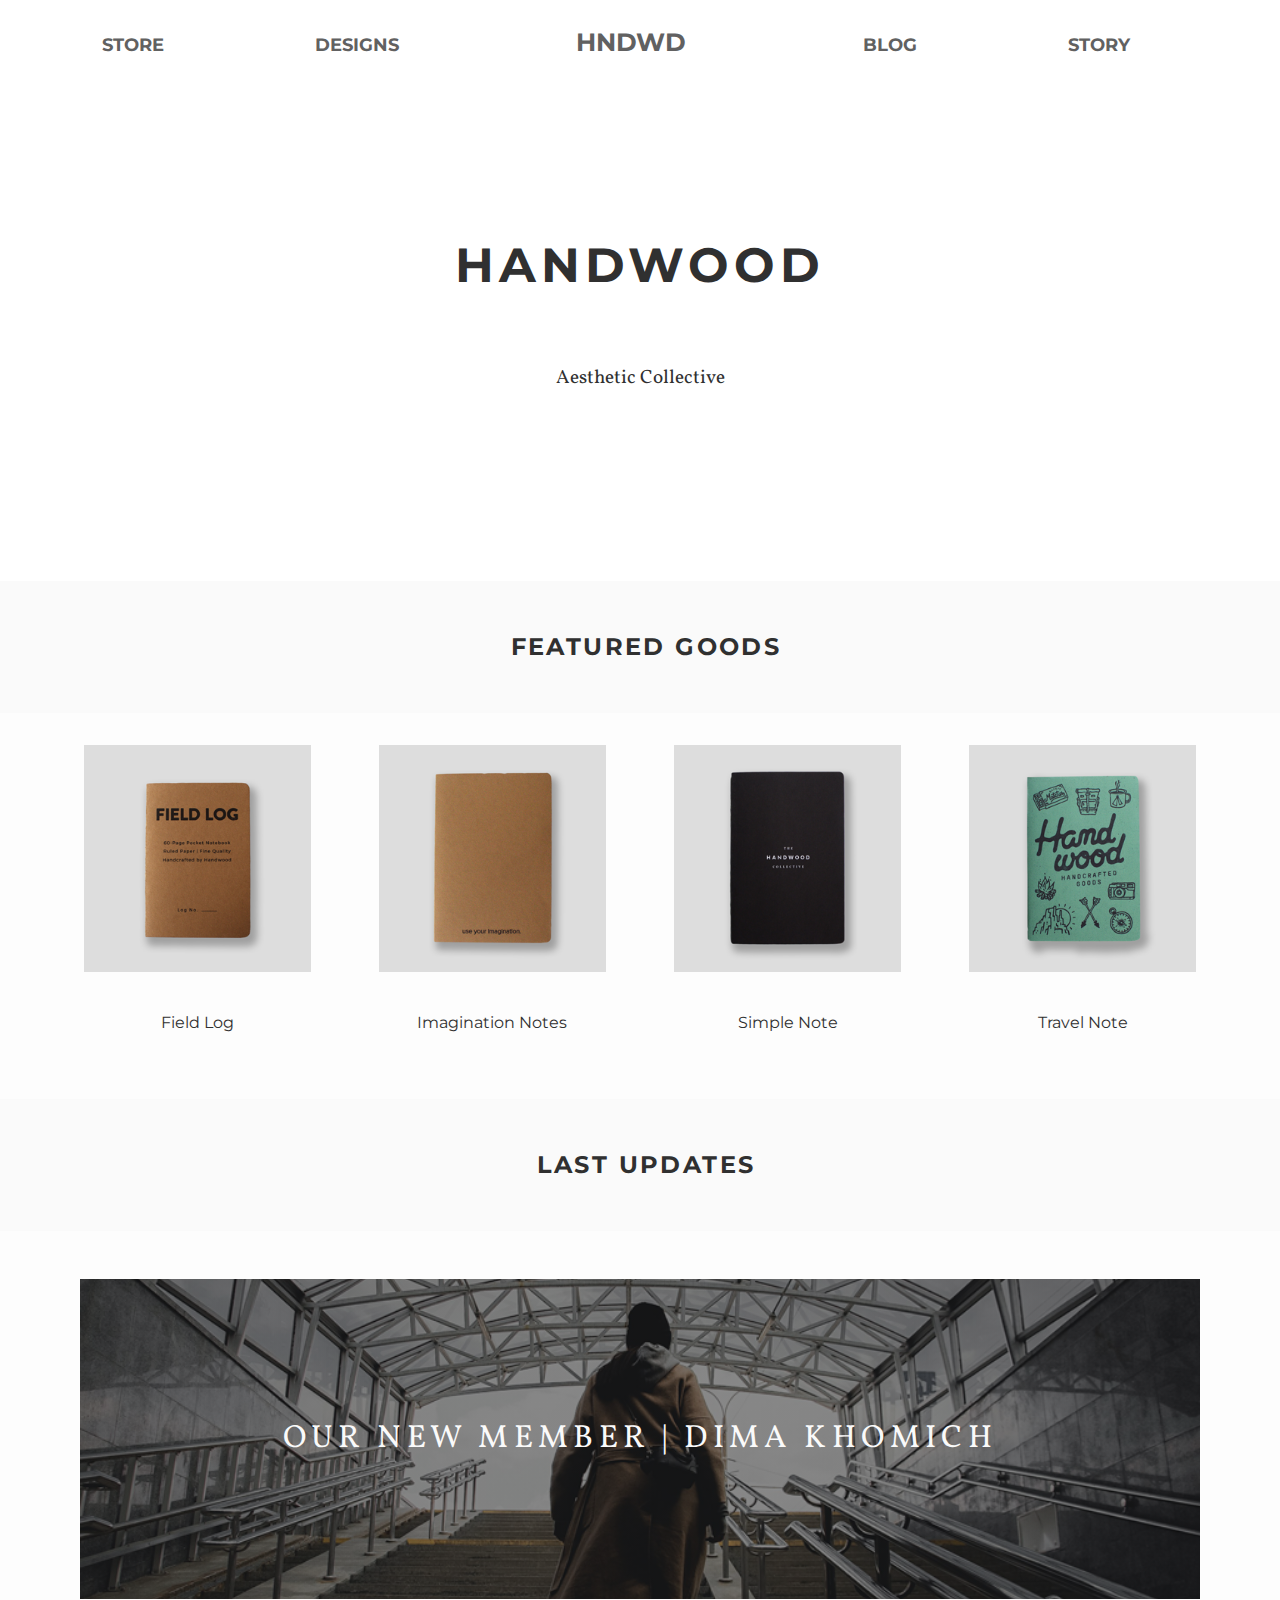
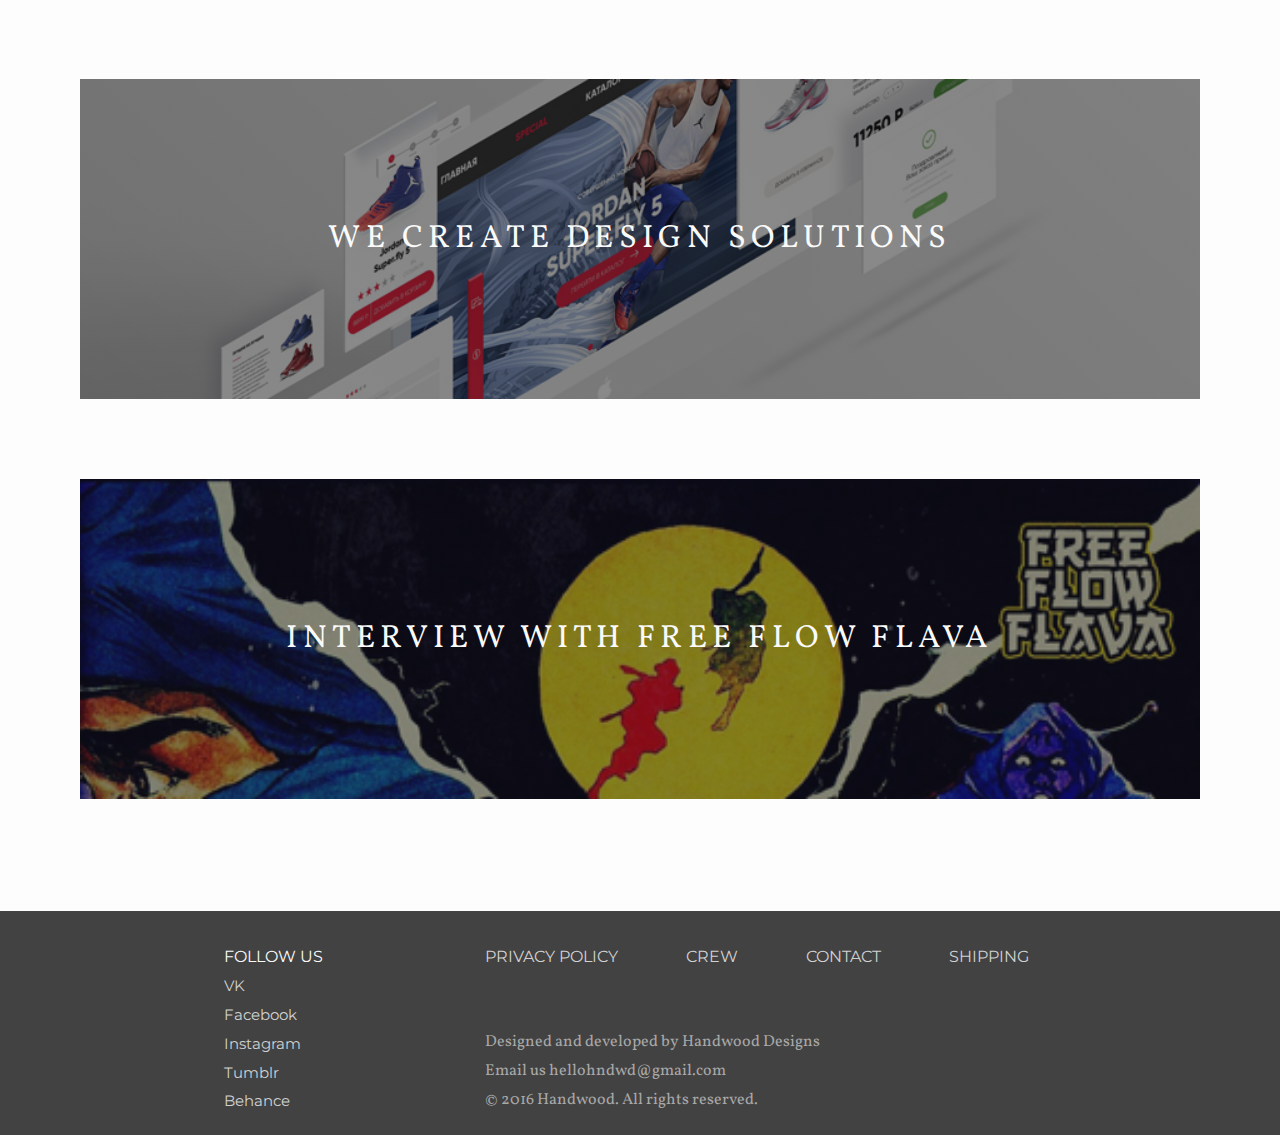
==== index.html @ 1df22cd7 "content updates, pretty big amount of style fixes" ====
<!DOCTYPE html>
<html lang="en">
<head>
    <meta charset="UTF-8">
    <meta name="viewport" content="width=device-width, initial-scale=1.0">
    <link rel="stylesheet" href="http://netdna.bootstrapcdn.com/font-awesome/4.0.3/css/font-awesome.css">
    <link href='https://fonts.googleapis.com/css?family=Montserrat:400,700' rel='stylesheet' type='text/css'>
    <link href="https://fonts.googleapis.com/css?family=Vollkorn:400,700" rel="stylesheet" type='text/css'>
    <link rel="stylesheet" type="text/css" href="css/default.css">
    <link rel="stylesheet" type="text/css" href="css/style.css">
    <title>HNDWD</title>
</head>
<body>
    <header>
       <ul class="hmenu">
           <li><a href="#">STORE</a></li>
            <li><a href="#">DESIGNS</a></li>
            <li id="logo"><a href="#">HNDWD</a></li>
            <li><a href="#">BLOG</a></li>
            <li><a href="#">STORY</a></li>
        </ul>
        <h1>HANDWOOD</h1>
            <br>
        <h3>Aesthetic Collective</h3>
    </header>
    <main>
        <div class="hdr">
            <h2>FEATURED GOODS</h2>
        </div>
        <div class="featgood">
            <figure>
                <a href="#"><img src="img/featgood/field.png"></a>
                <figcaption>Field Log</figcaption>
            </figure>
            <figure>
                <a href="#"><img src="img/featgood/imagination.png"></a>
                <figcaption>Imagination Notes</figcaption>
            </figure>
            <figure>
                <a href="#"><img src="img/featgood/simple.png"></a>
                <figcaption>Simple Note</figcaption>
            </figure>
            <figure>
                <a href="#"><img src="img/featgood/travel.png"></a>
                <figcaption>Travel Note</figcaption>
            </figure>
        </div>
        <div class="hdr">
            <h2>LAST UPDATES</h2>
        </div>
        <div class="lastupd">
            <a href="#"><div class="newsblock" id="newskhomich">OUR NEW MEMBER | DIMA KHOMICH</div></a>
            <a href="#"><div class="newsblock" id="newscreate">WE CREATE DESIGN SOLUTIONS</div></a>
            <a href="#"><div class="newsblock" id="newsflava">INTERVIEW WITH FREE FLOW FLAVA</div></a>
        </div>
    </main>
    <footer>
        <div class="follow">
            <h4>
                FOLLOW US
            </h4>
            <ul>
                <li><a href="#">VK</a></li>
                <li><a href="#">Facebook</a></li>
                <li><a href="#">Instagram</a></li>
                <li><a href="#">Tumblr</a></li>
                <li><a href="#">Behance</a></li>
            </ul>
        </div>
        <div class="fmenu">
            <ul>
                <li><a href="#">PRIVACY POLICY</a></li>
                <li><a href="#">CREW</a></li>
                <li><a href="#">CONTACT</a></li>
                <li><a href="#">SHIPPING</a></li>
            </ul>
            <p class="ftext">
                Designed and developed by Handwood Designs
                    <br>
                Email us hellohndwd@gmail.com
                    <br>
                © 2016 Handwood. All rights reserved.
            </p>
        </div>
    </footer>
</body>
</html>
---- css/default.css ----
html, body, div, span, applet, object, iframe,
h1, h2, h3, h4, h5, h6, p, blockquote, pre,
a, abbr, acronym, address, big, cite, code,
del, dfn, em, img, ins, kbd, q, s, samp,
small, strike, strong, sub, sup, tt, var,
b, u, i, center,
dl, dt, dd, ol, ul, li,
fieldset, form, label, legend,
table, caption, tbody, tfoot, thead, tr, th, td,
article, aside, canvas, details, embed, 
figure, figcaption, footer, header, hgroup, 
menu, nav, output, ruby, section, summary,
time, mark, audio, video {
	margin: 0;
	padding: 0;
	border: 0;
	font-size: 100%;
	font: inherit;
	vertical-align: baseline;
}
/* HTML5 display-role reset for older browsers */
article, aside, details, figcaption, figure, 
footer, header, hgroup, menu, nav, section {
	display: block;
}
body {
	line-height: 1;
}
ol, ul {
	list-style: none;
}
blockquote, q {
	quotes: none;
}
blockquote:before, blockquote:after,
q:before, q:after {
	content: '';
	content: none;
}
table {
	border-collapse: collapse;
	border-spacing: 0;
}
---- css/style.css ----
body {
    font: 16px / 1.5 Montserrat, sans-serif; 
    color: #303030;
}

/*responsiveness test*/

@media (max-width: 1250px) and (orientation: landscape) {
    body { 
        font-size: 12px;}
    .featgood img {
        display: inline-block;
        width: 13em;
        margin: 1.5em; }
}

@media (min-width: 1920px) and (orientation: landscape) {
    body { 
        font-size: 22px;}
    .featgood img {
        display: inline-block;
        width: 16em;
        margin: 2em; }
}
/**/

/*header stuff*/

header {
	background-color: #FFFFFF;
	background-position: center top;
	background-repeat: no-repeat;
	background-size: cover;
	padding-bottom: 11.8em;
	text-align: center;
}

/* main menu ul */
ul.hmenu {
    text-decoration: none;
    text-align: top center;
    padding-top: 1.5em;
    margin-right: 3em;
}

/* main menu ul li*/
ul.hmenu li {
    display: inline;
    margin: 4em;
    font-size: 1.15em;
    font-weight: 700;
}

/*HNDWD logo in main menu*/
#logo {
    font-size: 1.55em;
}

/*HANDWOOD text*/
header h1 {
    text-align: center;
    margin-top: 3.5em;
    font-size: 3em;
    font-weight: 700;
    letter-spacing: .1em;
}

/*aesthetic collective text*/
header h3 {
    font: 1.2em / 1.5 Vollkorn, serif; 
    color: #303030;
    margin-top: 2em;
}

/*end of header stuff*/
/*main part of body stuff*/

/*header for the site sections*/
.hdr {
    background-color: #FAFAFA;
	background-position: center;
	padding: 3em;
	text-align: center;
}

.hdr h2 {
    font-size: 1.5em;
    font-weight: 700;
    margin-left: 0.5em;
    letter-spacing: .1em;
}

/*featured goods section*/

.featgood {
    background-color: #fdfdfd;
	background-position: center top;
	background-repeat: no-repeat;
	background-size: cover;
	padding-bottom: 4em;
    text-align: center;
}

.featgood img {
    display: inline-block;
    width: 14.2em;
    margin: 2em;
    -o-transition: box-shadow 0.5s ease-in-out; 
    -ms-transition: box-shadow 0.5s ease-in-out; 
    -moz-transition: box-shadow 0.5s ease-in-out; 
    -webkit-transition: box-shadow 0.5s ease-in-out; 
    transition: box-shadow 0.5s ease-in-out; 
}
/*  this way doesn't work and i don't understand why
    should try it later
    THIS
    http://tobiasahlin.com/blog/how-to-animate-box-shadow/

    -webkit-box-shadow: 0px 0px 0px 0px rgba(0,0,0,0.34);
    -moz-box-shadow: 0px 0px 0px 0px rgba(0,0,0,0.34);
    box-shadow: 0px 0px 0px 0px rgba(0,0,0,0.34);


.featgood img::after {
    -webkit-box-shadow: 2px 26px 60px -9px rgba(0,0,0,0.34);
    -moz-box-shadow: 2px 26px 60px -9px rgba(0,0,0,0.34);
    box-shadow: 2px 26px 60px -9px rgba(0,0,0,0.34);
    opacity: 0;
    transition: opacity 0.5s ease-in-out;
}

.featgood img:hover::after {
      opacity: 1;
}
*/

.featgood img:hover {
    -webkit-box-shadow: 0px 35px 43px -16px rgba(133,133,133,0.65);
    -moz-box-shadow: 0px 35px 43px -16px rgba(133,133,133,0.65);
    box-shadow: 0px 35px 43px -16px rgba(133,133,133,0.65);
}

.featgood figure {
    display: inline-block;
}

/*last updates section*/

.lastupd {
    font: 2em Vollkorn, serif;
    color: #FAFAFA;
    letter-spacing: 0.17em;
    background-color: #fdfdfd;
	padding-bottom: 2.5em;
    text-align: center;
}

/*block for content placement*/

.newsblock {
    display: inline-block;
    text-align: center;
    width: 35em;
    height: 10em;
    line-height: 10em;
    margin-top: 1.5em;
    margin-bottom: 1em;
    -o-transition: box-shadow 0.5s ease-in-out; 
    -ms-transition: box-shadow 0.5s ease-in-out; 
    -moz-transition: box-shadow 0.5s ease-in-out; 
    -webkit-transition: box-shadow 0.5s ease-in-out; 
    transition: box-shadow 0.5s ease-in-out; 
}

/*content block styles*/

#newskhomich {
    background: linear-gradient(
    rgba(20,20,20, .5), 
    rgba(20,20,20, .5)),
    url('../img/lastupd/khomich.png');
    background-position: center;
	background-repeat: no-repeat;
	background-size: cover;
}

#newscreate {
    background: linear-gradient(
    rgba(20,20,20, .5), 
    rgba(20,20,20, .5)),
    url('../img/lastupd/create.png');
    background-position: center;
	background-repeat: no-repeat;
	background-size: cover;
}

#newsflava {
    background: linear-gradient(
    rgba(20,20,20, .5), 
    rgba(20,20,20, .5)),
    url('../img/lastupd/flava.png');
    background-position: center top;
	background-repeat: no-repeat;
	background-size: cover;
}

.newsblock:hover {
    -webkit-box-shadow: 0px 41px 36px -13px rgba(107,107,107,0.7);
    -moz-box-shadow: 0px 41px 36px -13px rgba(107,107,107,0.7);
    box-shadow: 0px 41px 36px -13px rgba(107,107,107,0.7);
}

/*end of main part of body stuff*/

/*footer stuff*/
footer {
    background-color: #424242;
	background-position: center;
	padding: 2em 11.7em 12em 14em;
    color: #FAFAFA;
    line-height: 1.8;
}

/*follow footer menu*/
.follow {
    float: left;
    line-height: 1.8em;
}

.follow li {
    font-size: 0.95em;
}

/*right footer menu*/
.fmenu {
    float: right;
}

.fmenu ul li {
    display: inline;
    margin-right: 4em;
    margin-top: 4em;
    font-size: 1em;
}

.ftext {
    font: 1em / 1.5 Vollkorn, serif; 
    color: #A8A8A8;
    margin-top: 3.5em;
    line-height: 1.8em;
    
}

/*end of footer stuff*/
/*links*/

/*header links*/
.hmenu a {
    color: #616161;
    -o-transition:color .3s ease-out;
    -ms-transition:color .3s ease-out;
    -moz-transition:color .3s ease-out;
    -webkit-transition:color .3s ease-out;
    transition:color .3s ease-out;
    text-decoration: none;
}

.hmenu a:hover, .hmenu a:active {
    color:#000;
}

/*main links*/

.lastupd a {
    color: #FAFAFA;
}

/*footer links*/


footer a {
    color: #D1D1D1;
    -o-transition:color .3s ease-out;
    -ms-transition:color .3s ease-out;
    -moz-transition:color .3s ease-out;
    -webkit-transition:color .3s ease-out;
    transition:color .3s ease-out;
    text-decoration: none;
}

footer a:hover, footer a:active {
    color:#FFF;
}
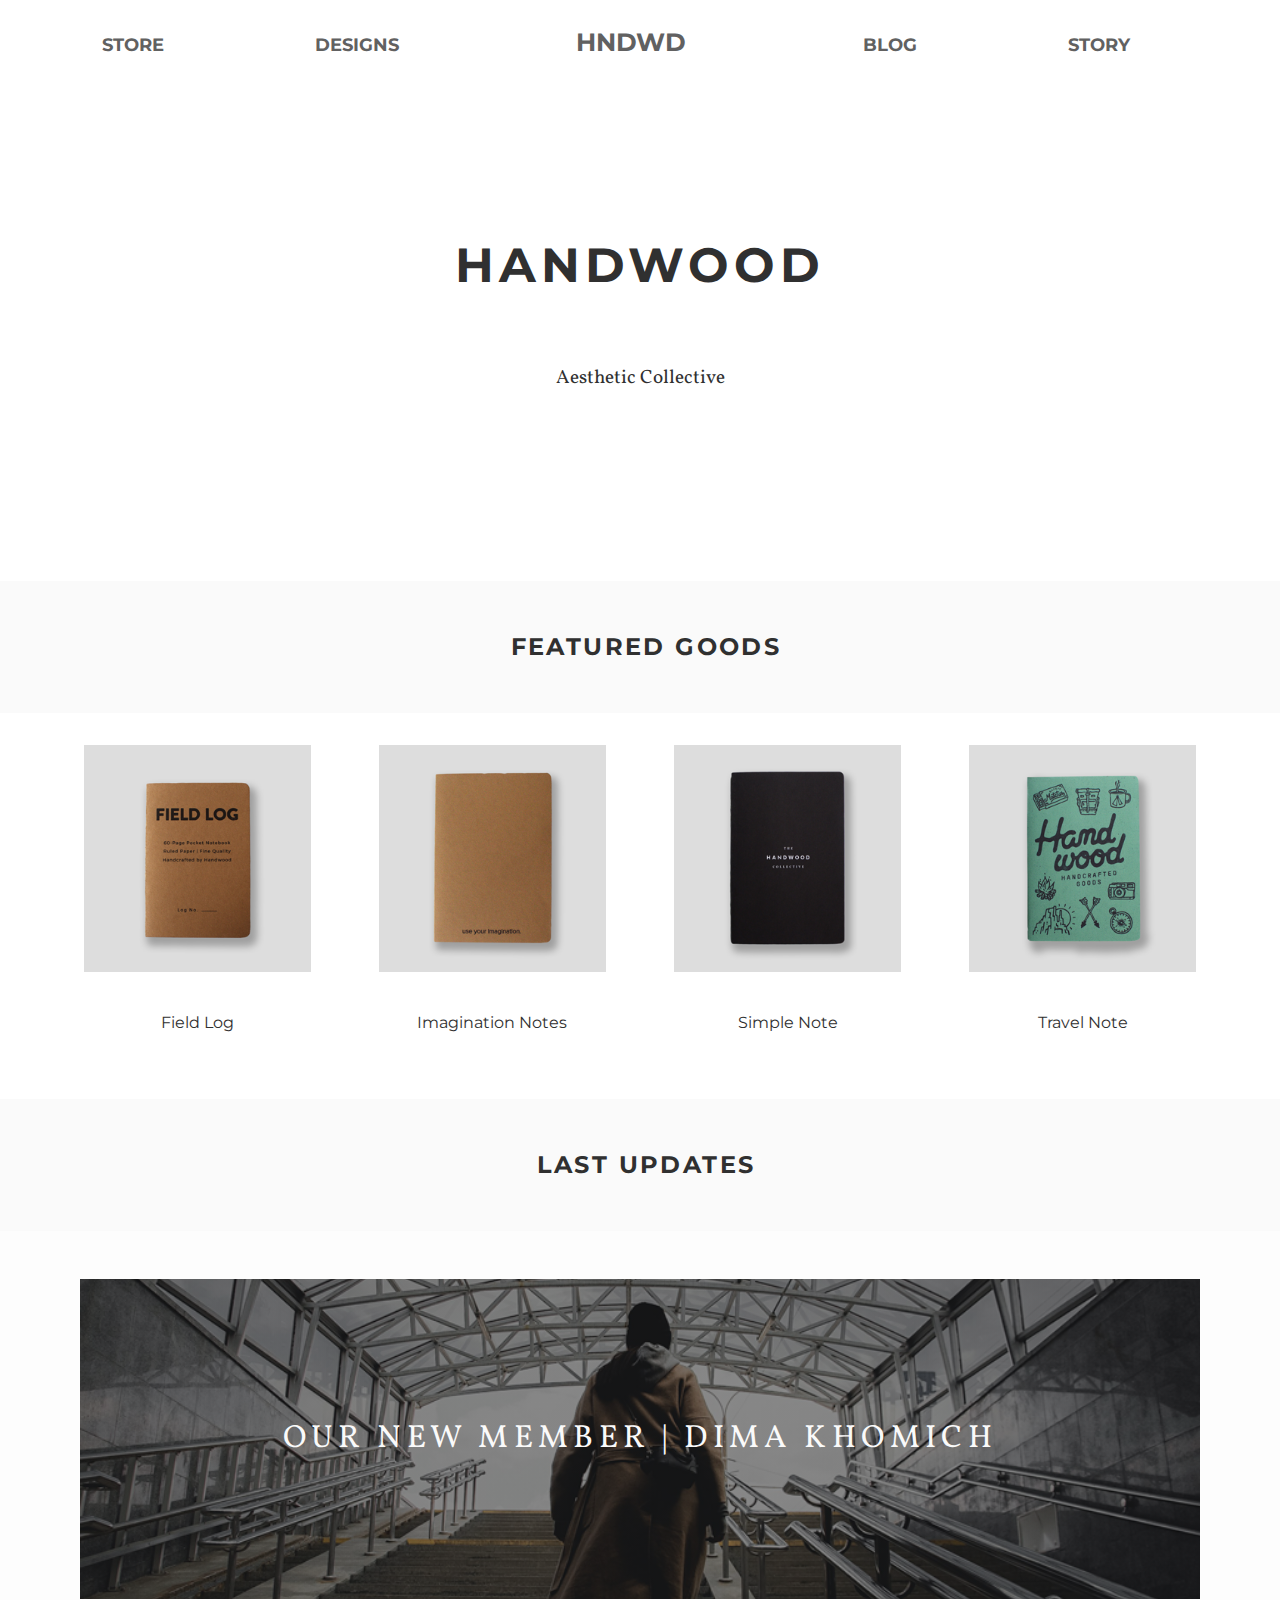
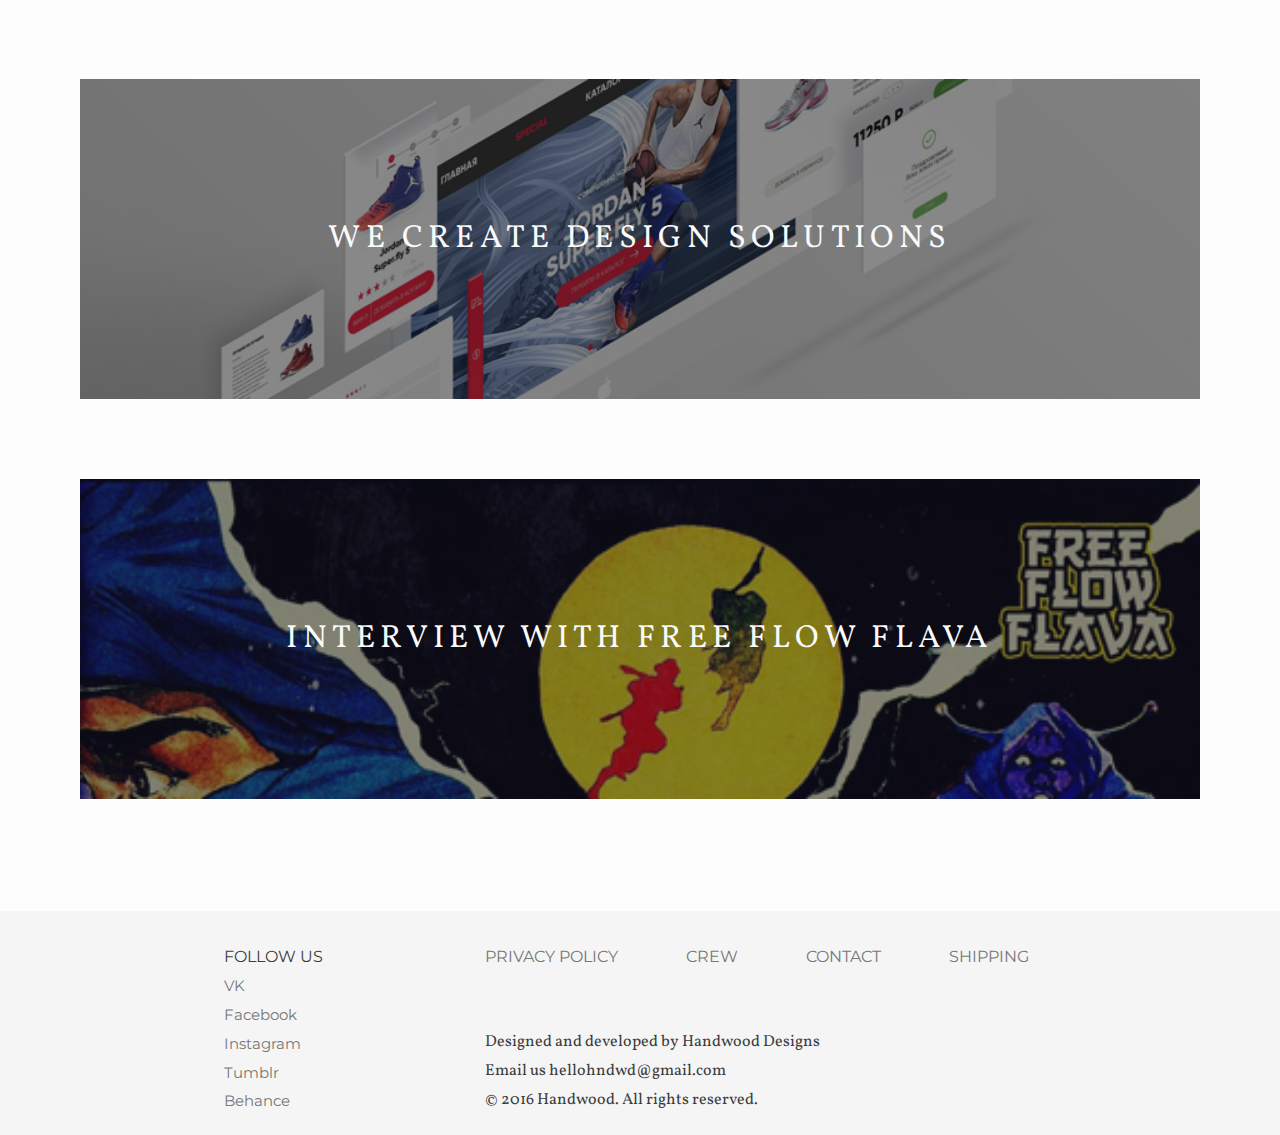
==== commit caf3cea5: "major code changes" ====
--- a/index.html
+++ b/index.html
@@ -6,8 +6,8 @@
     <link rel="stylesheet" href="http://netdna.bootstrapcdn.com/font-awesome/4.0.3/css/font-awesome.css">
     <link href='https://fonts.googleapis.com/css?family=Montserrat:400,700' rel='stylesheet' type='text/css'>
     <link href="https://fonts.googleapis.com/css?family=Vollkorn:400,700" rel="stylesheet" type='text/css'>
-    <link rel="stylesheet" type="text/css" href="css/default.css">
-    <link rel="stylesheet" type="text/css" href="css/style.css">
+    <link rel="stylesheet" type="text/css" href="stylesheets/default.css">
+    <link rel="stylesheet" type="text/css" href="stylesheets/stylesheet.css">
     <title>HNDWD</title>
 </head>
 <body>
@@ -29,19 +29,19 @@
         </div>
         <div class="featgood">
             <figure>
-                <a href="#"><img src="img/featgood/field.png"></a>
+                <a href="#"><img src="images/featgood/field.png"></a>
                 <figcaption>Field Log</figcaption>
             </figure>
             <figure>
-                <a href="#"><img src="img/featgood/imagination.png"></a>
+                <a href="#"><img src="images/featgood/imagination.png"></a>
                 <figcaption>Imagination Notes</figcaption>
             </figure>
             <figure>
-                <a href="#"><img src="img/featgood/simple.png"></a>
+                <a href="#"><img src="images/featgood/simple.png"></a>
                 <figcaption>Simple Note</figcaption>
             </figure>
             <figure>
-                <a href="#"><img src="img/featgood/travel.png"></a>
+                <a href="#"><img src="images/featgood/travel.png"></a>
                 <figcaption>Travel Note</figcaption>
             </figure>
         </div>
@@ -83,5 +83,10 @@
             </p>
         </div>
     </footer>
+    
+    <script>
+        document.write('<script src="http://' + (location.host || 'localhost').split(':')[0] + ':35729/livereload.js?snipver=1"></' + 'script>')
+    </script>
+
 </body>
 </html>--- a/stylesheets/default.css
+++ b/stylesheets/default.css
@@ -0,0 +1,43 @@
+html, body, div, span, applet, object, iframe,
+h1, h2, h3, h4, h5, h6, p, blockquote, pre,
+a, abbr, acronym, address, big, cite, code,
+del, dfn, em, img, ins, kbd, q, s, samp,
+small, strike, strong, sub, sup, tt, var,
+b, u, i, center,
+dl, dt, dd, ol, ul, li,
+fieldset, form, label, legend,
+table, caption, tbody, tfoot, thead, tr, th, td,
+article, aside, canvas, details, embed, 
+figure, figcaption, footer, header, hgroup, 
+menu, nav, output, ruby, section, summary,
+time, mark, audio, video {
+	margin: 0;
+	padding: 0;
+	border: 0;
+	font-size: 100%;
+	font: inherit;
+	vertical-align: baseline;
+}
+/* HTML5 display-role reset for older browsers */
+article, aside, details, figcaption, figure, 
+footer, header, hgroup, menu, nav, section {
+	display: block;
+}
+body {
+	line-height: 1;
+}
+ol, ul {
+	list-style: none;
+}
+blockquote, q {
+	quotes: none;
+}
+blockquote:before, blockquote:after,
+q:before, q:after {
+	content: '';
+	content: none;
+}
+table {
+	border-collapse: collapse;
+	border-spacing: 0;
+}--- a/stylesheets/stylesheet.css
+++ b/stylesheets/stylesheet.css
@@ -0,0 +1,315 @@
+/* line 51, ../sass/stylesheet.scss */
+body {
+  font: 16px/1.5 Montserrat, sans-serif;
+  color: #303030;
+}
+
+/*responsiveness test*/
+@media (max-width: 1250px) and (orientation: landscape) {
+  /* line 59, ../sass/stylesheet.scss */
+  body {
+    font-size: 12px;
+  }
+
+  /* line 61, ../sass/stylesheet.scss */
+  .featgood img {
+    display: inline-block;
+    width: 13em;
+    margin: 1.5em;
+  }
+}
+@media (max-width: 930px) and (orientation: landscape) {
+  /* line 68, ../sass/stylesheet.scss */
+  body {
+    font-size: 11px;
+  }
+
+  /* line 70, ../sass/stylesheet.scss */
+  .featgood img {
+    display: inline-block;
+    width: 11em;
+    margin: 1.3em;
+  }
+}
+@media (min-width: 1920px) and (orientation: landscape) {
+  /* line 77, ../sass/stylesheet.scss */
+  body {
+    font-size: 22px;
+  }
+
+  /* line 79, ../sass/stylesheet.scss */
+  .featgood img {
+    display: inline-block;
+    width: 16em;
+    margin: 2em;
+  }
+}
+/**/
+/*header stuff*/
+/* line 89, ../sass/stylesheet.scss */
+header {
+  background-color: #fff;
+  background-position: center top;
+  background-repeat: no-repeat;
+  background-size: cover;
+  padding-bottom: 11.8em;
+  text-align: center;
+}
+
+/* main menu ul and li */
+/* line 99, ../sass/stylesheet.scss */
+ul.hmenu {
+  text-decoration: none;
+  text-align: top center;
+  padding-top: 1.5em;
+  margin-right: 3em;
+}
+/* line 105, ../sass/stylesheet.scss */
+ul.hmenu li {
+  display: inline;
+  margin: 4em;
+  font-size: 1.15em;
+  font-weight: 700;
+}
+
+/*HNDWD logo in main menu*/
+/* line 114, ../sass/stylesheet.scss */
+#logo {
+  font-size: 1.55em;
+}
+
+/*HANDWOOD text*/
+/* line 119, ../sass/stylesheet.scss */
+header h1 {
+  text-align: center;
+  margin-top: 3.5em;
+  font-size: 3em;
+  font-weight: 700;
+  letter-spacing: .1em;
+}
+
+/*aesthetic collective text*/
+/* line 128, ../sass/stylesheet.scss */
+header h3 {
+  font: 1.2em/1.5 Vollkorn, serif;
+  margin-top: 2em;
+}
+
+/*end of header stuff*/
+/*main part of body stuff*/
+/*header for the site sections*/
+/* line 137, ../sass/stylesheet.scss */
+.hdr {
+  background-color: #fafafa;
+  background-position: center;
+  padding: 3em;
+  text-align: center;
+}
+/* line 143, ../sass/stylesheet.scss */
+.hdr h2 {
+  font-size: 1.5em;
+  font-weight: 700;
+  margin-left: .5em;
+  letter-spacing: .1em;
+}
+
+/*featured goods section*/
+/* line 153, ../sass/stylesheet.scss */
+.featgood {
+  background-position: center top;
+  background-repeat: no-repeat;
+  background-size: cover;
+  padding-bottom: 4em;
+  text-align: center;
+}
+/* line 160, ../sass/stylesheet.scss */
+.featgood img {
+  -o-transition: box-shadow 0.5s ease-in-out;
+  -ms-transition: box-shadow 0.5s ease-in-out;
+  -moz-transition: box-shadow 0.5s ease-in-out;
+  -webkit-transition: box-shadow 0.5s ease-in-out;
+  transition: box-shadow 0.5s ease-in-out;
+  display: inline-block;
+  width: 14.2em;
+  margin: 2em;
+}
+
+/*  this way doesn't work and i don't understand why
+    should try it later
+    THIS
+    http://tobiasahlin.com/blog/how-to-animate-box-shadow/
+
+    -webkit-box-shadow: 0px 0px 0px 0px rgba(0,0,0,0.34);
+    -moz-box-shadow: 0px 0px 0px 0px rgba(0,0,0,0.34);
+    box-shadow: 0px 0px 0px 0px rgba(0,0,0,0.34);
+
+
+.featgood img::after {
+    -webkit-box-shadow: 2px 26px 60px -9px rgba(0,0,0,0.34);
+    -moz-box-shadow: 2px 26px 60px -9px rgba(0,0,0,0.34);
+    box-shadow: 2px 26px 60px -9px rgba(0,0,0,0.34);
+    opacity: 0;
+    transition: opacity 0.5s ease-in-out;
+}
+
+.featgood img:hover::after {
+      opacity: 1;
+}
+*/
+/* line 191, ../sass/stylesheet.scss */
+.featgood img:hover {
+  -webkit-box-shadow: 0px 22px 20px -8px rgba(128, 128, 128, 0.85);
+  -moz-box-shadow: 0px 22px 20px -8px rgba(128, 128, 128, 0.85);
+  box-shadow: 0px 22px 20px -8px rgba(128, 128, 128, 0.85);
+}
+
+/* line 195, ../sass/stylesheet.scss */
+.featgood figure {
+  display: inline-block;
+}
+
+/*last updates section*/
+/* line 201, ../sass/stylesheet.scss */
+.lastupd {
+  font: 2em Vollkorn, serif;
+  color: #fdfdfd;
+  letter-spacing: 0.17em;
+  background-color: #fdfdfd;
+  padding-bottom: 2.5em;
+  text-align: center;
+}
+
+/*block for content placement*/
+/* line 212, ../sass/stylesheet.scss */
+.newsblock {
+  -o-transition: box-shadow 0.5s ease-in-out;
+  -ms-transition: box-shadow 0.5s ease-in-out;
+  -moz-transition: box-shadow 0.5s ease-in-out;
+  -webkit-transition: box-shadow 0.5s ease-in-out;
+  transition: box-shadow 0.5s ease-in-out;
+  display: inline-block;
+  text-align: center;
+  width: 35em;
+  height: 10em;
+  line-height: 10em;
+  margin-top: 1.5em;
+  margin-bottom: 1em;
+}
+
+/*content block styles*/
+/* line 225, ../sass/stylesheet.scss */
+#newskhomich {
+  background: linear-gradient(rgba(20, 20, 20, 0.5), rgba(20, 20, 20, 0.5)), url("../images/lastupd/khomich.png");
+  background-position: center;
+  background-repeat: no-repeat;
+  background-size: cover;
+}
+
+/* line 235, ../sass/stylesheet.scss */
+#newscreate {
+  background: linear-gradient(rgba(20, 20, 20, 0.5), rgba(20, 20, 20, 0.5)), url("../images/lastupd/create.png");
+  background-position: center;
+  background-repeat: no-repeat;
+  background-size: cover;
+}
+
+/* line 245, ../sass/stylesheet.scss */
+#newsflava {
+  background: linear-gradient(rgba(20, 20, 20, 0.5), rgba(20, 20, 20, 0.5)), url("../images/lastupd/flava.png");
+  background-position: center top;
+  background-repeat: no-repeat;
+  background-size: cover;
+}
+
+/* line 255, ../sass/stylesheet.scss */
+.newsblock:hover {
+  -webkit-box-shadow: 0px 22px 20px -8px rgba(128, 128, 128, 0.85);
+  -moz-box-shadow: 0px 22px 20px -8px rgba(128, 128, 128, 0.85);
+  box-shadow: 0px 22px 20px -8px rgba(128, 128, 128, 0.85);
+}
+
+/*end of main part of body stuff*/
+/*footer stuff*/
+/* line 262, ../sass/stylesheet.scss */
+footer {
+  background-color: #F5F5F5;
+  background-position: center;
+  padding: 2em 11.7em 12em 14em;
+  color: #3c3d3d;
+  height: auto;
+  width: auto;
+  line-height: 1.8;
+}
+
+/*follow footer menu*/
+/* line 273, ../sass/stylesheet.scss */
+.follow {
+  float: left;
+  line-height: 1.8em;
+}
+/* line 277, ../sass/stylesheet.scss */
+.follow li {
+  font-size: 0.95em;
+}
+
+/*right footer menu*/
+/* line 283, ../sass/stylesheet.scss */
+.fmenu {
+  float: right;
+}
+/* line 286, ../sass/stylesheet.scss */
+.fmenu li {
+  display: inline;
+  margin-right: 4em;
+  margin-top: 4em;
+  font-size: 1em;
+}
+
+/* line 294, ../sass/stylesheet.scss */
+.ftext {
+  font: 1em/1.5 Vollkorn, serif;
+  margin-top: 3.5em;
+  line-height: 1.8em;
+}
+
+/*end of footer stuff*/
+/*links*/
+/*header links*/
+/* line 305, ../sass/stylesheet.scss */
+.hmenu a {
+  -o-transition: color .3s ease-out;
+  -ms-transition: color .3s ease-out;
+  -moz-transition: color .3s ease-out;
+  -webkit-transition: color .3s ease-out;
+  transition: color .3s ease-out;
+  color: #616161;
+  text-decoration: none;
+}
+
+/* line 311, ../sass/stylesheet.scss */
+.hmenu a:hover, .hmenu a:active {
+  color: #000;
+}
+
+/*main links*/
+/* line 317, ../sass/stylesheet.scss */
+.lastupd a {
+  color: #fafafa;
+}
+
+/*footer links*/
+/* line 324, ../sass/stylesheet.scss */
+footer a {
+  -o-transition: color .3s ease-out;
+  -ms-transition: color .3s ease-out;
+  -moz-transition: color .3s ease-out;
+  -webkit-transition: color .3s ease-out;
+  transition: color .3s ease-out;
+  color: #767877;
+  text-decoration: none;
+}
+
+/* line 330, ../sass/stylesheet.scss */
+footer a:hover, footer a:active {
+  color: #000;
+}
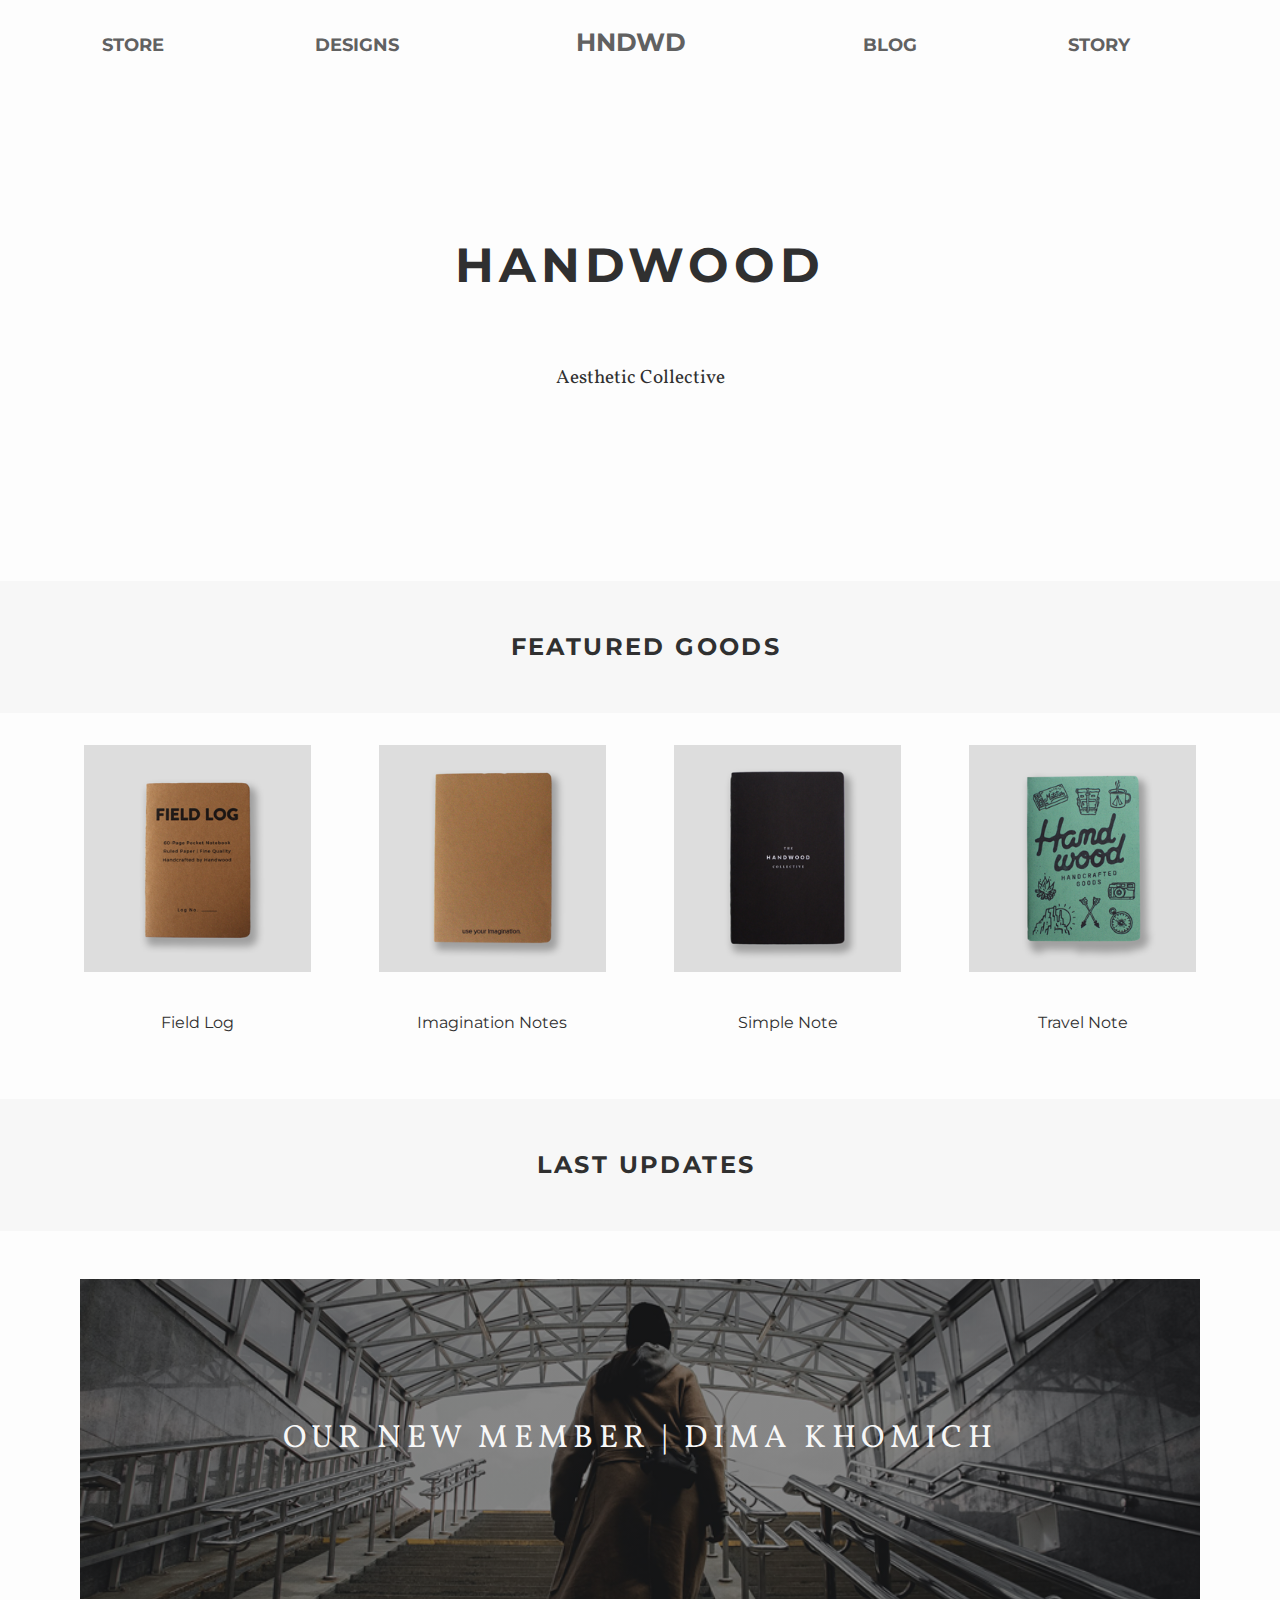
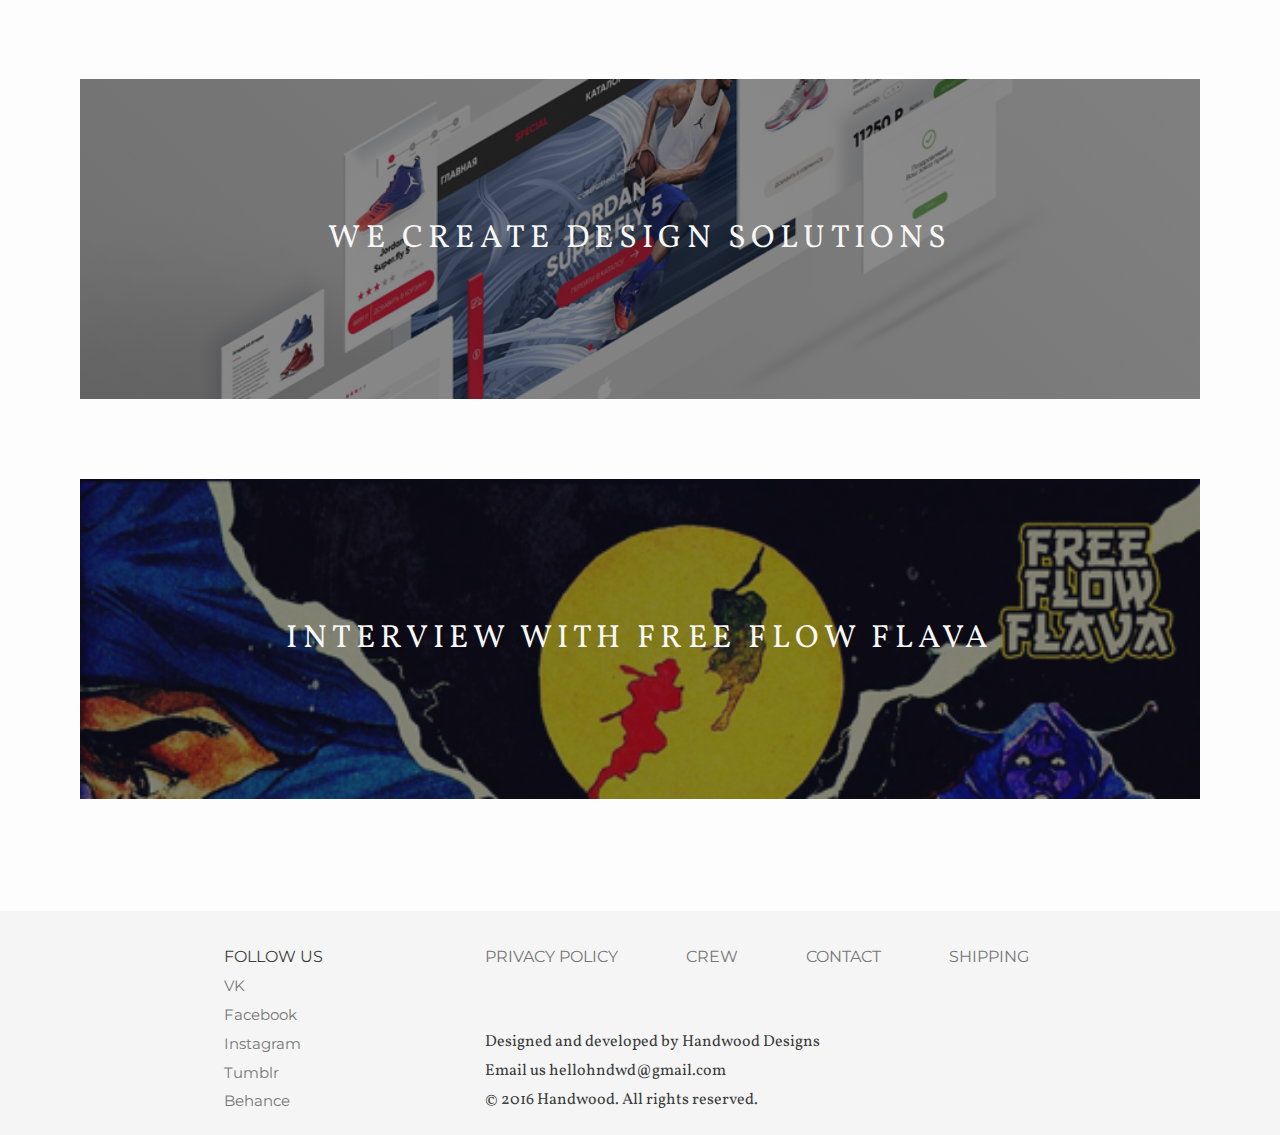
==== commit 5a475c3f: "new blog page plus some minor sass changes" ====
--- a/index.html
+++ b/index.html
@@ -15,17 +15,17 @@
        <ul class="hmenu">
            <li><a href="#">STORE</a></li>
             <li><a href="#">DESIGNS</a></li>
-            <li id="logo"><a href="#">HNDWD</a></li>
-            <li><a href="#">BLOG</a></li>
+            <li id="logo"><a href="index.html">HNDWD</a></li>
+            <li><a href="blog.html">BLOG</a></li>
             <li><a href="#">STORY</a></li>
         </ul>
         <h1>HANDWOOD</h1>
             <br>
-        <h3>Aesthetic Collective</h3>
+        <div class="subheading">Aesthetic Collective</div>
     </header>
     <main>
-        <div class="hdr">
-            <h2>FEATURED GOODS</h2>
+        <div class="sectitle">
+            <div class="sectitletext">FEATURED GOODS</div>
         </div>
         <div class="featgood">
             <figure>
@@ -45,8 +45,8 @@
                 <figcaption>Travel Note</figcaption>
             </figure>
         </div>
-        <div class="hdr">
-            <h2>LAST UPDATES</h2>
+        <div class="sectitle">
+            <div class="sectitletext">LAST UPDATES</div>
         </div>
         <div class="lastupd">
             <a href="#"><div class="newsblock" id="newskhomich">OUR NEW MEMBER | DIMA KHOMICH</div></a>
--- a/stylesheets/stylesheet.css
+++ b/stylesheets/stylesheet.css
@@ -1,17 +1,22 @@
-/* line 51, ../sass/stylesheet.scss */
+/* line 70, ../sass/stylesheet.scss */
 body {
   font: 16px/1.5 Montserrat, sans-serif;
   color: #303030;
 }
 
+/* line 75, ../sass/stylesheet.scss */
+strong {
+  font-weight: 700;
+}
+
 /*responsiveness test*/
 @media (max-width: 1250px) and (orientation: landscape) {
-  /* line 59, ../sass/stylesheet.scss */
+  /* line 82, ../sass/stylesheet.scss */
   body {
     font-size: 12px;
   }
 
-  /* line 61, ../sass/stylesheet.scss */
+  /* line 84, ../sass/stylesheet.scss */
   .featgood img {
     display: inline-block;
     width: 13em;
@@ -19,12 +24,12 @@
   }
 }
 @media (max-width: 930px) and (orientation: landscape) {
-  /* line 68, ../sass/stylesheet.scss */
+  /* line 91, ../sass/stylesheet.scss */
   body {
     font-size: 11px;
   }
 
-  /* line 70, ../sass/stylesheet.scss */
+  /* line 93, ../sass/stylesheet.scss */
   .featgood img {
     display: inline-block;
     width: 11em;
@@ -32,12 +37,12 @@
   }
 }
 @media (min-width: 1920px) and (orientation: landscape) {
-  /* line 77, ../sass/stylesheet.scss */
+  /* line 100, ../sass/stylesheet.scss */
   body {
     font-size: 22px;
   }
 
-  /* line 79, ../sass/stylesheet.scss */
+  /* line 102, ../sass/stylesheet.scss */
   .featgood img {
     display: inline-block;
     width: 16em;
@@ -46,25 +51,40 @@
 }
 /**/
 /*header stuff*/
-/* line 89, ../sass/stylesheet.scss */
+/* line 112, ../sass/stylesheet.scss */
 header {
-  background-color: #fff;
+  background-color: #fdfdfd;
+  padding-bottom: 11.8em;
+  text-align: center;
   background-position: center top;
   background-repeat: no-repeat;
   background-size: cover;
-  padding-bottom: 11.8em;
-  text-align: center;
+  /*HANDWOOD text*/
+  /*aesthetic collective text*/
+}
+/* line 118, ../sass/stylesheet.scss */
+header h1 {
+  text-align: center;
+  margin-top: 3.5em;
+  font-size: 3em;
+  font-weight: 700;
+  letter-spacing: .1em;
+}
+/* line 126, ../sass/stylesheet.scss */
+header .subheading {
+  font: 1.2em/1.5 Vollkorn, serif;
+  margin-top: 2em;
 }
 
 /* main menu ul and li */
-/* line 99, ../sass/stylesheet.scss */
+/* line 133, ../sass/stylesheet.scss */
 ul.hmenu {
   text-decoration: none;
   text-align: top center;
   padding-top: 1.5em;
   margin-right: 3em;
 }
-/* line 105, ../sass/stylesheet.scss */
+/* line 139, ../sass/stylesheet.scss */
 ul.hmenu li {
   display: inline;
   margin: 4em;
@@ -73,40 +93,23 @@
 }
 
 /*HNDWD logo in main menu*/
-/* line 114, ../sass/stylesheet.scss */
+/* line 148, ../sass/stylesheet.scss */
 #logo {
   font-size: 1.55em;
-}
-
-/*HANDWOOD text*/
-/* line 119, ../sass/stylesheet.scss */
-header h1 {
-  text-align: center;
-  margin-top: 3.5em;
-  font-size: 3em;
-  font-weight: 700;
-  letter-spacing: .1em;
-}
-
-/*aesthetic collective text*/
-/* line 128, ../sass/stylesheet.scss */
-header h3 {
-  font: 1.2em/1.5 Vollkorn, serif;
-  margin-top: 2em;
 }
 
 /*end of header stuff*/
 /*main part of body stuff*/
 /*header for the site sections*/
-/* line 137, ../sass/stylesheet.scss */
-.hdr {
-  background-color: #fafafa;
+/* line 157, ../sass/stylesheet.scss */
+.sectitle {
+  background-color: #f7f7f7;
   background-position: center;
   padding: 3em;
   text-align: center;
 }
-/* line 143, ../sass/stylesheet.scss */
-.hdr h2 {
+/* line 163, ../sass/stylesheet.scss */
+.sectitle .sectitletext {
   font-size: 1.5em;
   font-weight: 700;
   margin-left: .5em;
@@ -114,15 +117,16 @@
 }
 
 /*featured goods section*/
-/* line 153, ../sass/stylesheet.scss */
+/* line 173, ../sass/stylesheet.scss */
 .featgood {
   background-position: center top;
   background-repeat: no-repeat;
   background-size: cover;
+  background-color: #fdfdfd;
   padding-bottom: 4em;
   text-align: center;
 }
-/* line 160, ../sass/stylesheet.scss */
+/* line 179, ../sass/stylesheet.scss */
 .featgood img {
   -o-transition: box-shadow 0.5s ease-in-out;
   -ms-transition: box-shadow 0.5s ease-in-out;
@@ -156,21 +160,21 @@
       opacity: 1;
 }
 */
-/* line 191, ../sass/stylesheet.scss */
+/* line 210, ../sass/stylesheet.scss */
 .featgood img:hover {
-  -webkit-box-shadow: 0px 22px 20px -8px rgba(128, 128, 128, 0.85);
-  -moz-box-shadow: 0px 22px 20px -8px rgba(128, 128, 128, 0.85);
-  box-shadow: 0px 22px 20px -8px rgba(128, 128, 128, 0.85);
-}
-
-/* line 195, ../sass/stylesheet.scss */
+  -webkit-box-shadow: 0px 52px 127px -7px rgba(189, 189, 189, 0.6);
+  -moz-box-shadow: 0px 52px 127px -7px rgba(189, 189, 189, 0.6);
+  box-shadow: 0px 52px 127px -7px rgba(189, 189, 189, 0.6);
+}
+
+/* line 214, ../sass/stylesheet.scss */
 .featgood figure {
   display: inline-block;
 }
 
 /*last updates section*/
-/* line 201, ../sass/stylesheet.scss */
-.lastupd {
+/* line 220, ../sass/stylesheet.scss */
+.lastupd, article .postpicblock {
   font: 2em Vollkorn, serif;
   color: #fdfdfd;
   letter-spacing: 0.17em;
@@ -180,7 +184,7 @@
 }
 
 /*block for content placement*/
-/* line 212, ../sass/stylesheet.scss */
+/* line 231, ../sass/stylesheet.scss */
 .newsblock {
   -o-transition: box-shadow 0.5s ease-in-out;
   -ms-transition: box-shadow 0.5s ease-in-out;
@@ -195,9 +199,15 @@
   margin-top: 1.5em;
   margin-bottom: 1em;
 }
+/* line 241, ../sass/stylesheet.scss */
+.newsblock:hover {
+  -webkit-box-shadow: 0px 52px 127px -7px rgba(189, 189, 189, 0.6);
+  -moz-box-shadow: 0px 52px 127px -7px rgba(189, 189, 189, 0.6);
+  box-shadow: 0px 52px 127px -7px rgba(189, 189, 189, 0.6);
+}
 
 /*content block styles*/
-/* line 225, ../sass/stylesheet.scss */
+/* line 248, ../sass/stylesheet.scss */
 #newskhomich {
   background: linear-gradient(rgba(20, 20, 20, 0.5), rgba(20, 20, 20, 0.5)), url("../images/lastupd/khomich.png");
   background-position: center;
@@ -205,7 +215,7 @@
   background-size: cover;
 }
 
-/* line 235, ../sass/stylesheet.scss */
+/* line 256, ../sass/stylesheet.scss */
 #newscreate {
   background: linear-gradient(rgba(20, 20, 20, 0.5), rgba(20, 20, 20, 0.5)), url("../images/lastupd/create.png");
   background-position: center;
@@ -213,7 +223,7 @@
   background-size: cover;
 }
 
-/* line 245, ../sass/stylesheet.scss */
+/* line 264, ../sass/stylesheet.scss */
 #newsflava {
   background: linear-gradient(rgba(20, 20, 20, 0.5), rgba(20, 20, 20, 0.5)), url("../images/lastupd/flava.png");
   background-position: center top;
@@ -221,18 +231,11 @@
   background-size: cover;
 }
 
-/* line 255, ../sass/stylesheet.scss */
-.newsblock:hover {
-  -webkit-box-shadow: 0px 22px 20px -8px rgba(128, 128, 128, 0.85);
-  -moz-box-shadow: 0px 22px 20px -8px rgba(128, 128, 128, 0.85);
-  box-shadow: 0px 22px 20px -8px rgba(128, 128, 128, 0.85);
-}
-
 /*end of main part of body stuff*/
 /*footer stuff*/
-/* line 262, ../sass/stylesheet.scss */
+/* line 275, ../sass/stylesheet.scss */
 footer {
-  background-color: #F5F5F5;
+  background-color: #f5f5f5;
   background-position: center;
   padding: 2em 11.7em 12em 14em;
   color: #3c3d3d;
@@ -242,22 +245,22 @@
 }
 
 /*follow footer menu*/
-/* line 273, ../sass/stylesheet.scss */
+/* line 286, ../sass/stylesheet.scss */
 .follow {
   float: left;
   line-height: 1.8em;
 }
-/* line 277, ../sass/stylesheet.scss */
+/* line 290, ../sass/stylesheet.scss */
 .follow li {
   font-size: 0.95em;
 }
 
 /*right footer menu*/
-/* line 283, ../sass/stylesheet.scss */
+/* line 296, ../sass/stylesheet.scss */
 .fmenu {
   float: right;
 }
-/* line 286, ../sass/stylesheet.scss */
+/* line 299, ../sass/stylesheet.scss */
 .fmenu li {
   display: inline;
   margin-right: 4em;
@@ -265,7 +268,7 @@
   font-size: 1em;
 }
 
-/* line 294, ../sass/stylesheet.scss */
+/* line 307, ../sass/stylesheet.scss */
 .ftext {
   font: 1em/1.5 Vollkorn, serif;
   margin-top: 3.5em;
@@ -275,7 +278,7 @@
 /*end of footer stuff*/
 /*links*/
 /*header links*/
-/* line 305, ../sass/stylesheet.scss */
+/* line 319, ../sass/stylesheet.scss */
 .hmenu a {
   -o-transition: color .3s ease-out;
   -ms-transition: color .3s ease-out;
@@ -285,20 +288,18 @@
   color: #616161;
   text-decoration: none;
 }
-
-/* line 311, ../sass/stylesheet.scss */
+/* line 324, ../sass/stylesheet.scss */
 .hmenu a:hover, .hmenu a:active {
   color: #000;
 }
 
 /*main links*/
-/* line 317, ../sass/stylesheet.scss */
-.lastupd a {
-  color: #fafafa;
-}
-
-/*footer links*/
-/* line 324, ../sass/stylesheet.scss */
+/* line 333, ../sass/stylesheet.scss */
+.lastupd a, article .postpicblock a {
+  color: #f7f7f7;
+}
+
+/* line 342, ../sass/stylesheet.scss */
 footer a {
   -o-transition: color .3s ease-out;
   -ms-transition: color .3s ease-out;
@@ -308,8 +309,69 @@
   color: #767877;
   text-decoration: none;
 }
-
-/* line 330, ../sass/stylesheet.scss */
+/* line 345, ../sass/stylesheet.scss */
 footer a:hover, footer a:active {
   color: #000;
 }
+
+/* line 355, ../sass/stylesheet.scss */
+article a {
+  text-decoration: none;
+}
+
+/* line 362, ../sass/stylesheet.scss */
+.postbutton a {
+  -o-transition: color .3s ease-out;
+  -ms-transition: color .3s ease-out;
+  -moz-transition: color .3s ease-out;
+  -webkit-transition: color .3s ease-out;
+  transition: color .3s ease-out;
+  color: #767877;
+  text-decoration: none;
+}
+/* line 365, ../sass/stylesheet.scss */
+.postbutton a:hover, .postbutton a:active {
+  color: #000;
+}
+
+/* line 372, ../sass/stylesheet.scss */
+article {
+  display: inline-block;
+  background-color: #fafafa;
+  padding: 2.5em 14em .8em 14em;
+}
+/* line 377, ../sass/stylesheet.scss */
+article .postdate {
+  text-transform: uppercase;
+}
+/* line 381, ../sass/stylesheet.scss */
+article .postpicblock {
+  -o-transition: box-shadow 0.5s ease-in-out;
+  -ms-transition: box-shadow 0.5s ease-in-out;
+  -moz-transition: box-shadow 0.5s ease-in-out;
+  -webkit-transition: box-shadow 0.5s ease-in-out;
+  transition: box-shadow 0.5s ease-in-out;
+  height: 5em;
+  line-height: 8em;
+  margin-bottom: .7em;
+  margin-top: .5em;
+}
+/* line 389, ../sass/stylesheet.scss */
+article .postpicblock:hover {
+  -webkit-box-shadow: 0px 52px 127px -7px rgba(189, 189, 189, 0.6);
+  -moz-box-shadow: 0px 52px 127px -7px rgba(189, 189, 189, 0.6);
+  box-shadow: 0px 52px 127px -7px rgba(189, 189, 189, 0.6);
+}
+/* line 394, ../sass/stylesheet.scss */
+article .posttext {
+  font: 1em/1.5 Roboto, sans-serif;
+  margin-bottom: 1em;
+}
+
+/* line 400, ../sass/stylesheet.scss */
+.bottomspace {
+  background-color: #fafafa;
+  padding: 2em;
+  text-align: center;
+  overflow: hidden;
+}
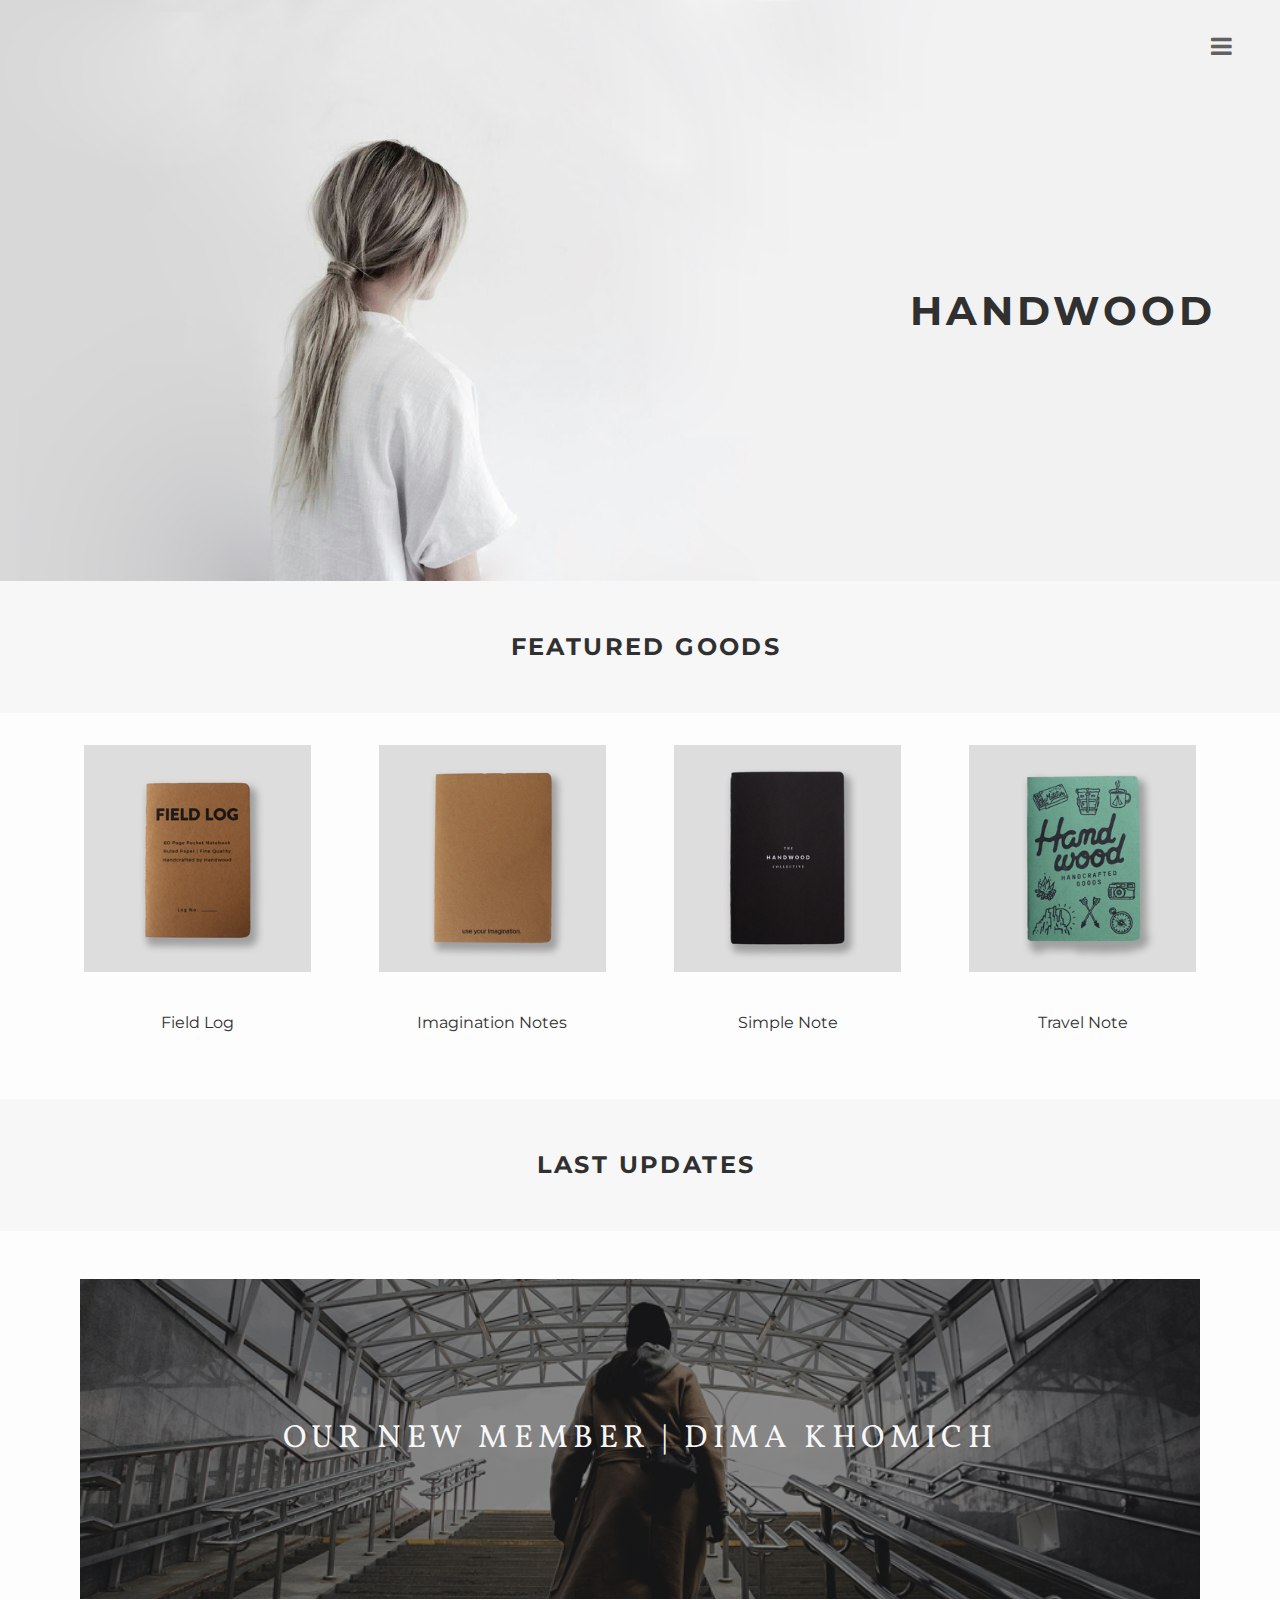
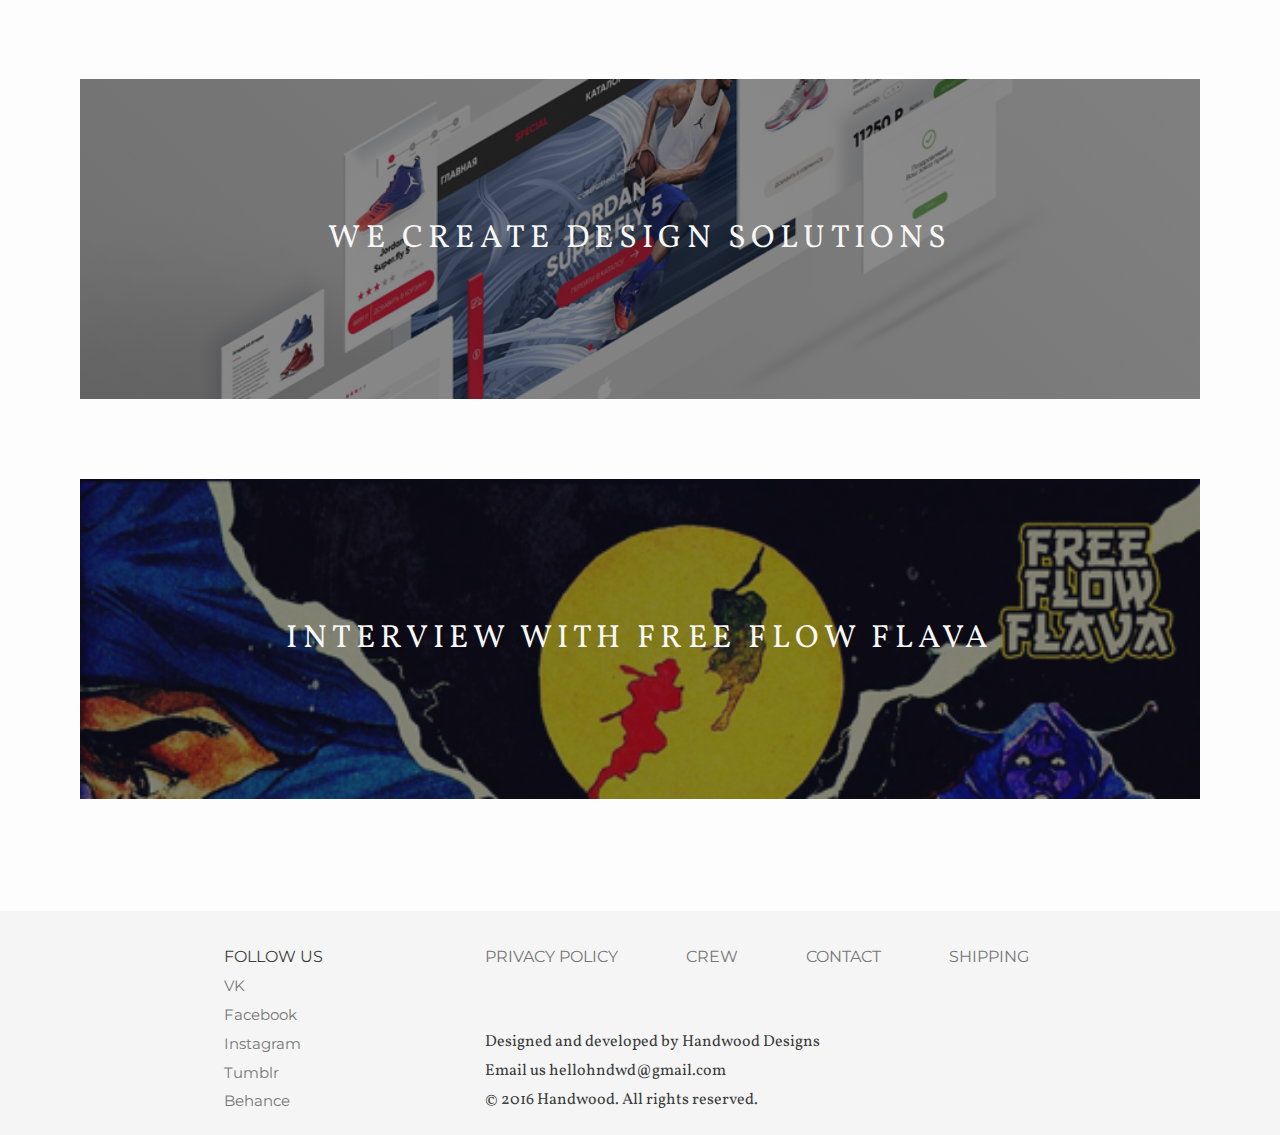
==== commit cd6e87ff: "header hamburger menu" ====
--- a/index.html
+++ b/index.html
@@ -4,7 +4,7 @@
     <meta charset="UTF-8">
     <meta name="viewport" content="width=device-width, initial-scale=1.0">
     <link rel="stylesheet" href="http://netdna.bootstrapcdn.com/font-awesome/4.0.3/css/font-awesome.css">
-    <link href='https://fonts.googleapis.com/css?family=Montserrat:400,700' rel='stylesheet' type='text/css'>
+    <link href='https://fonts.googleapis.com/css?family=Montserrat:400,400i,700' rel='stylesheet' type='text/css'>
     <link href="https://fonts.googleapis.com/css?family=Vollkorn:400,700" rel="stylesheet" type='text/css'>
     <link rel="stylesheet" type="text/css" href="stylesheets/default.css">
     <link rel="stylesheet" type="text/css" href="stylesheets/stylesheet.css">
@@ -12,16 +12,24 @@
 </head>
 <body>
     <header>
-       <ul class="hmenu">
-           <li><a href="#">STORE</a></li>
-            <li><a href="#">DESIGNS</a></li>
-            <li id="logo"><a href="index.html">HNDWD</a></li>
-            <li><a href="blog.html">BLOG</a></li>
-            <li><a href="#">STORY</a></li>
-        </ul>
+        <a href="#" class="toggle-nav burger">
+            <i class="fa fa-bars fa-bars-lg"></i> 
+        </a>
+            <div class="wrapper">
+            <p class="addhdr">Menu.</p>
+            <nav>
+                <ul class="hmenu">
+                    <li><a href="#">Store</a></li>
+                        <li>\</li>
+                    <li><a href="#">Designs</a></li>
+                        <li>\</li>
+                    <li><a href="blog.html">Blog</a></li>
+                        <li>\</li>
+                    <li><a href="#">Story</a></li>
+                </ul>
+            </nav>
+            </div>
         <h1>HANDWOOD</h1>
-            <br>
-        <div class="subheading">Aesthetic Collective</div>
     </header>
     <main>
         <div class="sectitle">
@@ -84,9 +92,11 @@
         </div>
     </footer>
     
+    <script src="http://code.jquery.com/jquery-1.11.0.min.js"></script>
     <script>
         document.write('<script src="http://' + (location.host || 'localhost').split(':')[0] + ':35729/livereload.js?snipver=1"></' + 'script>')
     </script>
+    <script src="js/power.js"></script>
 
 </body>
 </html>--- a/stylesheets/stylesheet.css
+++ b/stylesheets/stylesheet.css
@@ -54,61 +54,77 @@
 /* line 112, ../sass/stylesheet.scss */
 header {
   background-color: #fdfdfd;
-  padding-bottom: 11.8em;
-  text-align: center;
+  background-image: url("../images/cover/cover-1.jpg");
+  padding: 12.2em 4em 15em 2em;
   background-position: center top;
   background-repeat: no-repeat;
   background-size: cover;
   /*HANDWOOD text*/
-  /*aesthetic collective text*/
 }
 /* line 118, ../sass/stylesheet.scss */
 header h1 {
-  text-align: center;
-  margin-top: 3.5em;
-  font-size: 3em;
+  text-align: right;
+  font-size: 2.5em;
   font-weight: 700;
   letter-spacing: .1em;
 }
-/* line 126, ../sass/stylesheet.scss */
-header .subheading {
-  font: 1.2em/1.5 Vollkorn, serif;
-  margin-top: 2em;
-}
 
 /* main menu ul and li */
-/* line 133, ../sass/stylesheet.scss */
+/* line 128, ../sass/stylesheet.scss */
+.wrapper {
+  opacity: 0;
+  transition: opacity .7s ease-in-out;
+  -o-transition: opacity .7s ease-in-out;
+  -ms-transition: opacity .7s ease-in-out;
+  -moz-transition: opacity .7s ease-in-out;
+  -webkit-transition: opacity .7s ease-in-out;
+  transition: box-shadow opacity .7s ease-in-out;
+}
+
+/* line 138, ../sass/stylesheet.scss */
+ul {
+  margin: 0;
+  padding: 0;
+}
+/* line 141, ../sass/stylesheet.scss */
 ul.hmenu {
-  text-decoration: none;
-  text-align: top center;
-  padding-top: 1.5em;
-  margin-right: 3em;
-}
-/* line 139, ../sass/stylesheet.scss */
+  font: 1.2em Vollkorn, serif;
+  text-decoration: none;
+  text-align: right;
+  position: relative;
+  top: 12em;
+}
+/* line 148, ../sass/stylesheet.scss */
 ul.hmenu li {
+  margin-right: 0.7em;
+  font-weight: 400;
+  font-style: italic;
   display: inline;
-  margin: 4em;
-  font-size: 1.15em;
+}
+
+/* line 157, ../sass/stylesheet.scss */
+.addhdr {
+  text-transform: uppercase;
+  position: relative;
+  top: 2.16em;
+  right: 7.5em;
+  text-align: right;
+  font-size: 2.5em;
   font-weight: 700;
-}
-
-/*HNDWD logo in main menu*/
-/* line 148, ../sass/stylesheet.scss */
-#logo {
-  font-size: 1.55em;
+  letter-spacing: .1em;
 }
 
 /*end of header stuff*/
 /*main part of body stuff*/
 /*header for the site sections*/
-/* line 157, ../sass/stylesheet.scss */
+/* line 173, ../sass/stylesheet.scss */
 .sectitle {
   background-color: #f7f7f7;
   background-position: center;
   padding: 3em;
   text-align: center;
 }
-/* line 163, ../sass/stylesheet.scss */
+/* line 179, ../sass/stylesheet.scss */
 .sectitle .sectitletext {
   font-size: 1.5em;
   font-weight: 700;
@@ -117,7 +133,7 @@
 }
 
 /*featured goods section*/
-/* line 173, ../sass/stylesheet.scss */
+/* line 189, ../sass/stylesheet.scss */
 .featgood {
   background-position: center top;
   background-repeat: no-repeat;
@@ -126,7 +142,7 @@
   padding-bottom: 4em;
   text-align: center;
 }
-/* line 179, ../sass/stylesheet.scss */
+/* line 195, ../sass/stylesheet.scss */
 .featgood img {
   -o-transition: box-shadow 0.5s ease-in-out;
   -ms-transition: box-shadow 0.5s ease-in-out;
@@ -160,20 +176,20 @@
       opacity: 1;
 }
 */
-/* line 210, ../sass/stylesheet.scss */
+/* line 226, ../sass/stylesheet.scss */
 .featgood img:hover {
-  -webkit-box-shadow: 0px 52px 127px -7px rgba(189, 189, 189, 0.6);
-  -moz-box-shadow: 0px 52px 127px -7px rgba(189, 189, 189, 0.6);
-  box-shadow: 0px 52px 127px -7px rgba(189, 189, 189, 0.6);
-}
-
-/* line 214, ../sass/stylesheet.scss */
+  -webkit-box-shadow: 0px 52px 127px -7px rgba(189, 189, 189, 0.7);
+  -moz-box-shadow: 0px 52px 127px -7px rgba(189, 189, 189, 0.7);
+  box-shadow: 0px 52px 127px -7px rgba(189, 189, 189, 0.7);
+}
+
+/* line 230, ../sass/stylesheet.scss */
 .featgood figure {
   display: inline-block;
 }
 
 /*last updates section*/
-/* line 220, ../sass/stylesheet.scss */
+/* line 236, ../sass/stylesheet.scss */
 .lastupd, article .postpicblock {
   font: 2em Vollkorn, serif;
   color: #fdfdfd;
@@ -184,7 +200,7 @@
 }
 
 /*block for content placement*/
-/* line 231, ../sass/stylesheet.scss */
+/* line 247, ../sass/stylesheet.scss */
 .newsblock {
   -o-transition: box-shadow 0.5s ease-in-out;
   -ms-transition: box-shadow 0.5s ease-in-out;
@@ -199,15 +215,15 @@
   margin-top: 1.5em;
   margin-bottom: 1em;
 }
-/* line 241, ../sass/stylesheet.scss */
+/* line 257, ../sass/stylesheet.scss */
 .newsblock:hover {
-  -webkit-box-shadow: 0px 52px 127px -7px rgba(189, 189, 189, 0.6);
-  -moz-box-shadow: 0px 52px 127px -7px rgba(189, 189, 189, 0.6);
-  box-shadow: 0px 52px 127px -7px rgba(189, 189, 189, 0.6);
+  -webkit-box-shadow: 0px 52px 127px -7px rgba(189, 189, 189, 0.7);
+  -moz-box-shadow: 0px 52px 127px -7px rgba(189, 189, 189, 0.7);
+  box-shadow: 0px 52px 127px -7px rgba(189, 189, 189, 0.7);
 }
 
 /*content block styles*/
-/* line 248, ../sass/stylesheet.scss */
+/* line 264, ../sass/stylesheet.scss */
 #newskhomich {
   background: linear-gradient(rgba(20, 20, 20, 0.5), rgba(20, 20, 20, 0.5)), url("../images/lastupd/khomich.png");
   background-position: center;
@@ -215,7 +231,7 @@
   background-size: cover;
 }
 
-/* line 256, ../sass/stylesheet.scss */
+/* line 272, ../sass/stylesheet.scss */
 #newscreate {
   background: linear-gradient(rgba(20, 20, 20, 0.5), rgba(20, 20, 20, 0.5)), url("../images/lastupd/create.png");
   background-position: center;
@@ -223,7 +239,7 @@
   background-size: cover;
 }
 
-/* line 264, ../sass/stylesheet.scss */
+/* line 280, ../sass/stylesheet.scss */
 #newsflava {
   background: linear-gradient(rgba(20, 20, 20, 0.5), rgba(20, 20, 20, 0.5)), url("../images/lastupd/flava.png");
   background-position: center top;
@@ -233,7 +249,7 @@
 
 /*end of main part of body stuff*/
 /*footer stuff*/
-/* line 275, ../sass/stylesheet.scss */
+/* line 291, ../sass/stylesheet.scss */
 footer {
   background-color: #f5f5f5;
   background-position: center;
@@ -245,22 +261,22 @@
 }
 
 /*follow footer menu*/
-/* line 286, ../sass/stylesheet.scss */
+/* line 302, ../sass/stylesheet.scss */
 .follow {
   float: left;
   line-height: 1.8em;
 }
-/* line 290, ../sass/stylesheet.scss */
+/* line 306, ../sass/stylesheet.scss */
 .follow li {
   font-size: 0.95em;
 }
 
 /*right footer menu*/
-/* line 296, ../sass/stylesheet.scss */
+/* line 312, ../sass/stylesheet.scss */
 .fmenu {
   float: right;
 }
-/* line 299, ../sass/stylesheet.scss */
+/* line 315, ../sass/stylesheet.scss */
 .fmenu li {
   display: inline;
   margin-right: 4em;
@@ -268,7 +284,7 @@
   font-size: 1em;
 }
 
-/* line 307, ../sass/stylesheet.scss */
+/* line 323, ../sass/stylesheet.scss */
 .ftext {
   font: 1em/1.5 Vollkorn, serif;
   margin-top: 3.5em;
@@ -278,7 +294,7 @@
 /*end of footer stuff*/
 /*links*/
 /*header links*/
-/* line 319, ../sass/stylesheet.scss */
+/* line 336, ../sass/stylesheet.scss */
 .hmenu a {
   -o-transition: color .3s ease-out;
   -ms-transition: color .3s ease-out;
@@ -288,18 +304,37 @@
   color: #616161;
   text-decoration: none;
 }
-/* line 324, ../sass/stylesheet.scss */
+/* line 341, ../sass/stylesheet.scss */
 .hmenu a:hover, .hmenu a:active {
   color: #000;
 }
 
+/* line 348, ../sass/stylesheet.scss */
+.burger {
+  -o-transition: color .3s ease-out;
+  -ms-transition: color .3s ease-out;
+  -moz-transition: color .3s ease-out;
+  -webkit-transition: color .3s ease-out;
+  transition: color .3s ease-out;
+  color: #616161;
+  text-decoration: none;
+  font-size: 1.5em;
+  position: absolute;
+  top: 1.2em;
+  right: 2em;
+}
+/* line 357, ../sass/stylesheet.scss */
+.burger:hover, .burger:active {
+  color: #000;
+}
+
 /*main links*/
-/* line 333, ../sass/stylesheet.scss */
+/* line 365, ../sass/stylesheet.scss */
 .lastupd a, article .postpicblock a {
   color: #f7f7f7;
 }
 
-/* line 342, ../sass/stylesheet.scss */
+/* line 374, ../sass/stylesheet.scss */
 footer a {
   -o-transition: color .3s ease-out;
   -ms-transition: color .3s ease-out;
@@ -309,17 +344,17 @@
   color: #767877;
   text-decoration: none;
 }
-/* line 345, ../sass/stylesheet.scss */
+/* line 377, ../sass/stylesheet.scss */
 footer a:hover, footer a:active {
   color: #000;
 }
 
-/* line 355, ../sass/stylesheet.scss */
+/* line 387, ../sass/stylesheet.scss */
 article a {
   text-decoration: none;
 }
 
-/* line 362, ../sass/stylesheet.scss */
+/* line 394, ../sass/stylesheet.scss */
 .postbutton a {
   -o-transition: color .3s ease-out;
   -ms-transition: color .3s ease-out;
@@ -329,22 +364,22 @@
   color: #767877;
   text-decoration: none;
 }
-/* line 365, ../sass/stylesheet.scss */
+/* line 397, ../sass/stylesheet.scss */
 .postbutton a:hover, .postbutton a:active {
   color: #000;
 }
 
-/* line 372, ../sass/stylesheet.scss */
+/* line 404, ../sass/stylesheet.scss */
 article {
   display: inline-block;
   background-color: #fafafa;
   padding: 2.5em 14em .8em 14em;
 }
-/* line 377, ../sass/stylesheet.scss */
+/* line 409, ../sass/stylesheet.scss */
 article .postdate {
   text-transform: uppercase;
 }
-/* line 381, ../sass/stylesheet.scss */
+/* line 413, ../sass/stylesheet.scss */
 article .postpicblock {
   -o-transition: box-shadow 0.5s ease-in-out;
   -ms-transition: box-shadow 0.5s ease-in-out;
@@ -356,19 +391,19 @@
   margin-bottom: .7em;
   margin-top: .5em;
 }
-/* line 389, ../sass/stylesheet.scss */
+/* line 421, ../sass/stylesheet.scss */
 article .postpicblock:hover {
-  -webkit-box-shadow: 0px 52px 127px -7px rgba(189, 189, 189, 0.6);
-  -moz-box-shadow: 0px 52px 127px -7px rgba(189, 189, 189, 0.6);
-  box-shadow: 0px 52px 127px -7px rgba(189, 189, 189, 0.6);
-}
-/* line 394, ../sass/stylesheet.scss */
+  -webkit-box-shadow: 0px 52px 127px -7px rgba(189, 189, 189, 0.7);
+  -moz-box-shadow: 0px 52px 127px -7px rgba(189, 189, 189, 0.7);
+  box-shadow: 0px 52px 127px -7px rgba(189, 189, 189, 0.7);
+}
+/* line 426, ../sass/stylesheet.scss */
 article .posttext {
   font: 1em/1.5 Roboto, sans-serif;
   margin-bottom: 1em;
 }
 
-/* line 400, ../sass/stylesheet.scss */
+/* line 432, ../sass/stylesheet.scss */
 .bottomspace {
   background-color: #fafafa;
   padding: 2em;
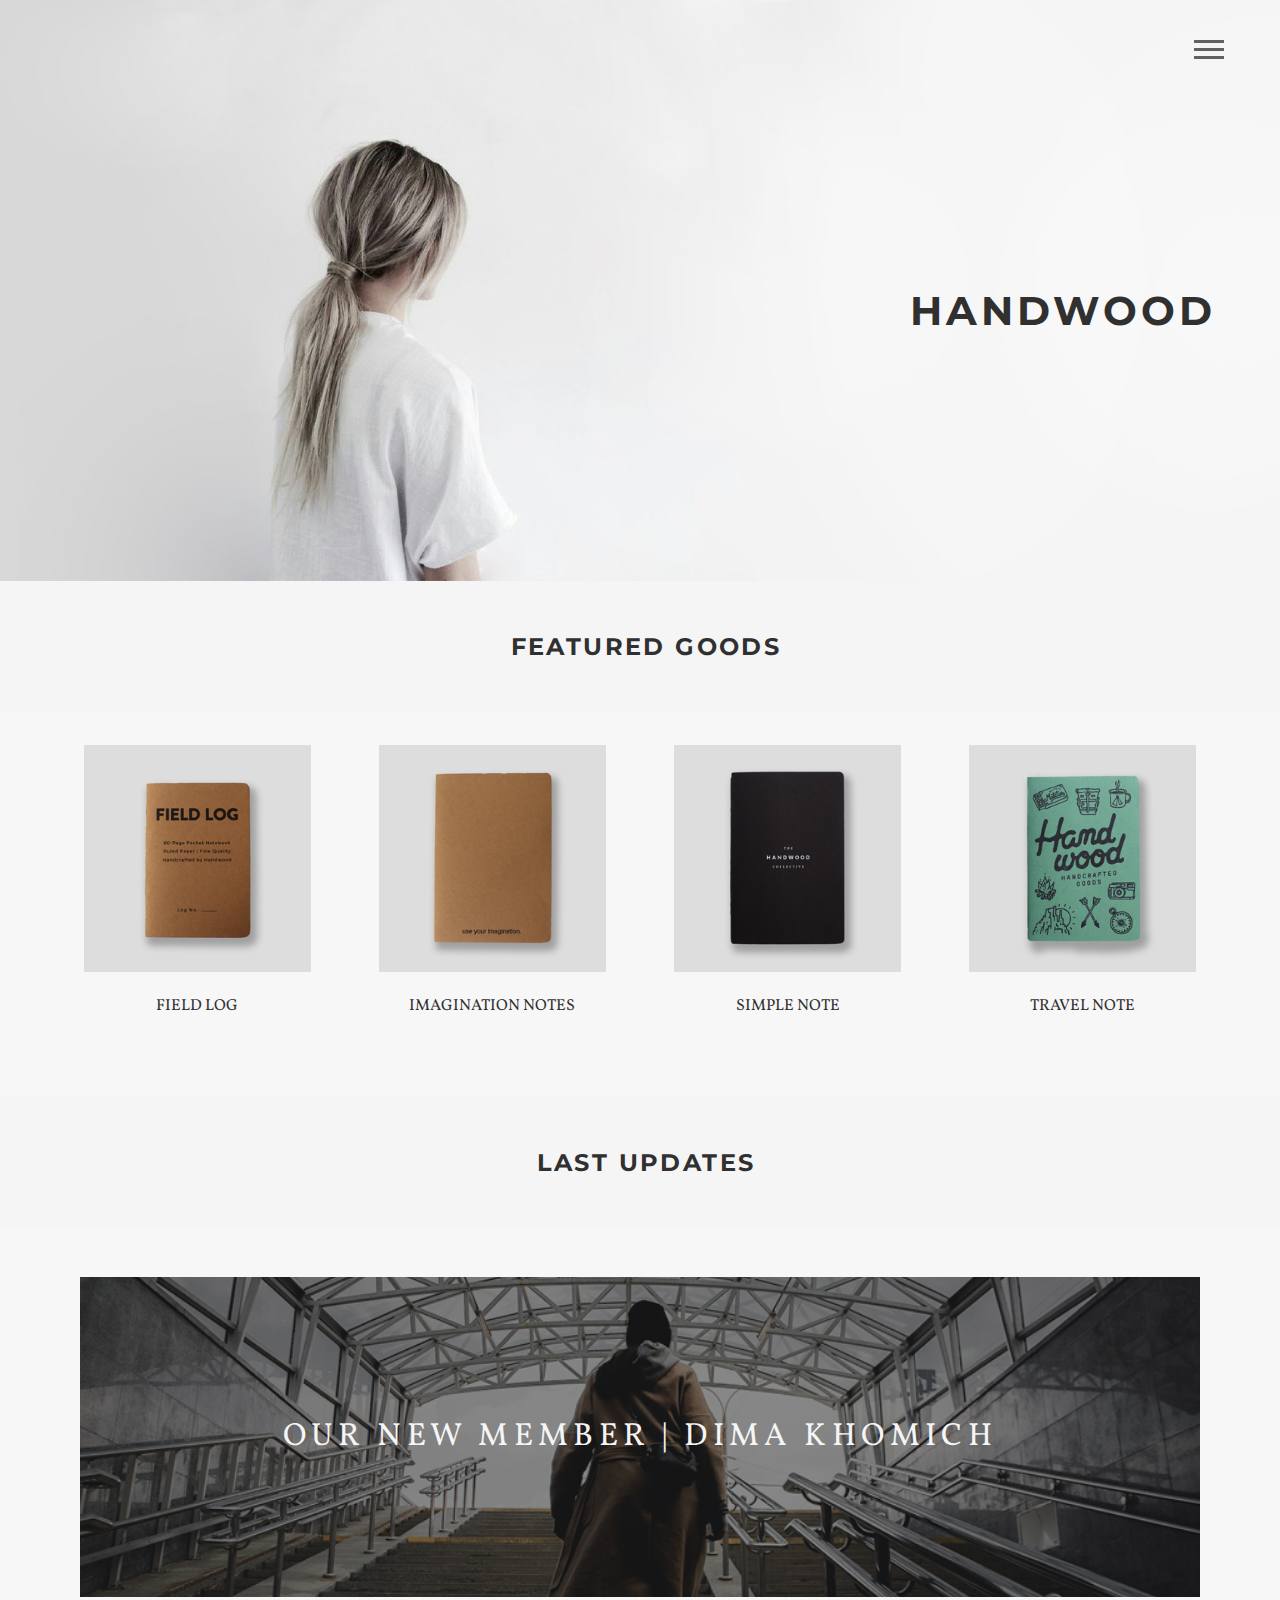
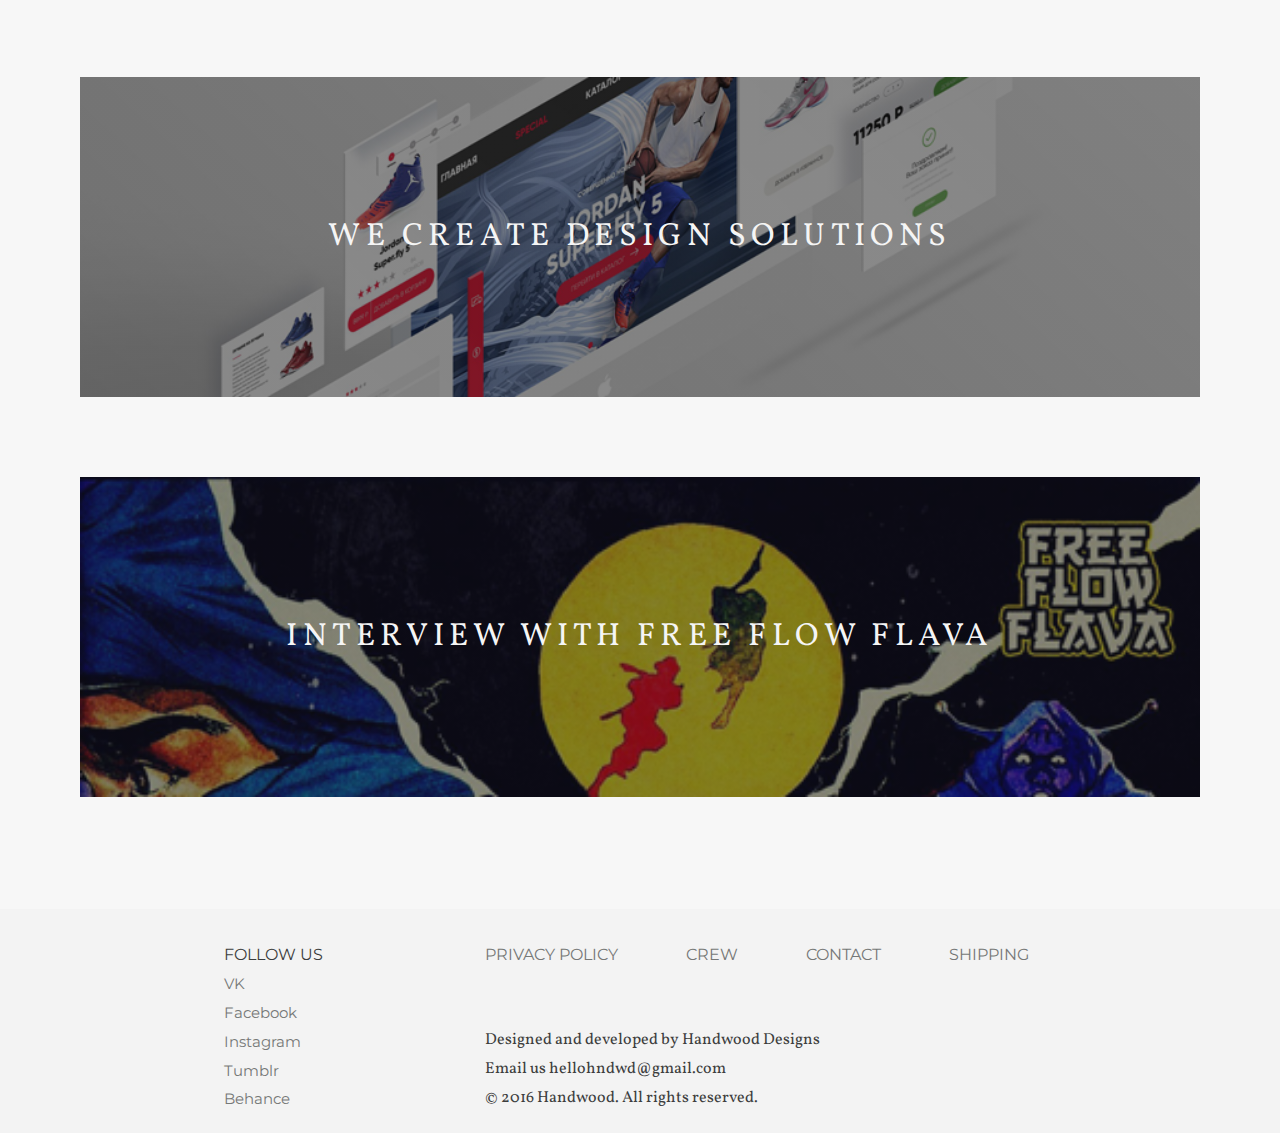
==== commit fb1558e9: "some major style and content changes" ====
--- a/index.html
+++ b/index.html
@@ -3,7 +3,7 @@
 <head>
     <meta charset="UTF-8">
     <meta name="viewport" content="width=device-width, initial-scale=1.0">
-    <link rel="stylesheet" href="http://netdna.bootstrapcdn.com/font-awesome/4.0.3/css/font-awesome.css">
+    <link rel="stylesheet" href="https://netdna.bootstrapcdn.com/font-awesome/4.0.3/css/font-awesome.css">
     <link href='https://fonts.googleapis.com/css?family=Montserrat:400,400i,700' rel='stylesheet' type='text/css'>
     <link href="https://fonts.googleapis.com/css?family=Vollkorn:400,700" rel="stylesheet" type='text/css'>
     <link rel="stylesheet" type="text/css" href="stylesheets/default.css">
@@ -13,13 +13,17 @@
 <body>
     <header>
         <a href="#" class="toggle-nav burger">
-            <i class="fa fa-bars fa-bars-lg"></i> 
+            <span></span>
+            <span></span>
+            <span></span>
         </a>
             <div class="wrapper">
             <p class="addhdr">Menu.</p>
             <nav>
                 <ul class="hmenu">
-                    <li><a href="#">Store</a></li>
+                    <li><a href="index.html">Main</a></li>
+                        <li>\</li>
+                    <li><a href="store.html">Store</a></li>
                         <li>\</li>
                     <li><a href="#">Designs</a></li>
                         <li>\</li>
@@ -37,20 +41,24 @@
         </div>
         <div class="featgood">
             <figure>
-                <a href="#"><img src="images/featgood/field.png"></a>
-                <figcaption>Field Log</figcaption>
+                <a href="#"><img src="images/store/field.png">
+                <figcaption>FIELD LOG</figcaption>
+                </a>
             </figure>
             <figure>
-                <a href="#"><img src="images/featgood/imagination.png"></a>
-                <figcaption>Imagination Notes</figcaption>
+                <a href="#"><img src="images/store/imagination.png">
+                <figcaption>IMAGINATION NOTES</figcaption>
+                </a>
             </figure>
             <figure>
-                <a href="#"><img src="images/featgood/simple.png"></a>
-                <figcaption>Simple Note</figcaption>
+                <a href="#"><img src="images/store/simple.png">
+                <figcaption>SIMPLE NOTE</figcaption>
+                </a>
             </figure>
             <figure>
-                <a href="#"><img src="images/featgood/travel.png"></a>
-                <figcaption>Travel Note</figcaption>
+                <a href="#"><img src="images/store/travel.png">
+                <figcaption>TRAVEL NOTE</figcaption>
+                </a>
             </figure>
         </div>
         <div class="sectitle">
@@ -68,11 +76,11 @@
                 FOLLOW US
             </h4>
             <ul>
-                <li><a href="#">VK</a></li>
-                <li><a href="#">Facebook</a></li>
-                <li><a href="#">Instagram</a></li>
-                <li><a href="#">Tumblr</a></li>
-                <li><a href="#">Behance</a></li>
+                <li><a href="https://vk.com/hndwd" target="_blank">VK</a></li>
+                <li><a href="https://www.facebook.com/handwoodblog" target="_blank">Facebook</a></li>
+                <li><a href="https://www.instagram.com/hndwd/" target="_blank">Instagram</a></li>
+                <li><a href="http://hndwd.tumblr.com/" target="_blank">Tumblr</a></li>
+                <li><a href="https://www.behance.net/darktypo" target="_blank">Behance</a></li>
             </ul>
         </div>
         <div class="fmenu">
@@ -92,7 +100,7 @@
         </div>
     </footer>
     
-    <script src="http://code.jquery.com/jquery-1.11.0.min.js"></script>
+    <script src="https://code.jquery.com/jquery-1.11.0.min.js"></script>
     <script>
         document.write('<script src="http://' + (location.host || 'localhost').split(':')[0] + ':35729/livereload.js?snipver=1"></' + 'script>')
     </script>
--- a/stylesheets/stylesheet.css
+++ b/stylesheets/stylesheet.css
@@ -53,7 +53,7 @@
 /*header stuff*/
 /* line 112, ../sass/stylesheet.scss */
 header {
-  background-color: #fdfdfd;
+  background-color: #f7f7f7;
   background-image: url("../images/cover/cover-1.jpg");
   padding: 12.2em 4em 15em 2em;
   background-position: center top;
@@ -61,16 +61,26 @@
   background-size: cover;
   /*HANDWOOD text*/
 }
-/* line 118, ../sass/stylesheet.scss */
+/* line 120, ../sass/stylesheet.scss */
 header h1 {
   text-align: right;
   font-size: 2.5em;
   font-weight: 700;
   letter-spacing: .1em;
 }
+/* line 125, ../sass/stylesheet.scss */
+header h1 .uniqhdr {
+  opacity: 1;
+  transition: opacity .7s ease-in-out;
+  -o-transition: opacity .7s ease-in-out;
+  -ms-transition: opacity .7s ease-in-out;
+  -moz-transition: opacity .7s ease-in-out;
+  -webkit-transition: opacity .7s ease-in-out;
+  transition: box-shadow opacity .7s ease-in-out;
+}
 
 /* main menu ul and li */
-/* line 128, ../sass/stylesheet.scss */
+/* line 139, ../sass/stylesheet.scss */
 .wrapper {
   opacity: 0;
   transition: opacity .7s ease-in-out;
@@ -81,12 +91,12 @@
   transition: box-shadow opacity .7s ease-in-out;
 }
 
-/* line 138, ../sass/stylesheet.scss */
+/* line 149, ../sass/stylesheet.scss */
 ul {
   margin: 0;
   padding: 0;
 }
-/* line 141, ../sass/stylesheet.scss */
+/* line 152, ../sass/stylesheet.scss */
 ul.hmenu {
   font: 1.2em Vollkorn, serif;
   text-decoration: none;
@@ -94,7 +104,7 @@
   position: relative;
   top: 12em;
 }
-/* line 148, ../sass/stylesheet.scss */
+/* line 159, ../sass/stylesheet.scss */
 ul.hmenu li {
   margin-right: 0.7em;
   font-weight: 400;
@@ -102,12 +112,12 @@
   display: inline;
 }
 
-/* line 157, ../sass/stylesheet.scss */
+/* line 168, ../sass/stylesheet.scss */
 .addhdr {
   text-transform: uppercase;
   position: relative;
-  top: 2.16em;
-  right: 7.5em;
+  top: 2.15em;
+  right: 7.3em;
   text-align: right;
   font-size: 2.5em;
   font-weight: 700;
@@ -117,14 +127,14 @@
 /*end of header stuff*/
 /*main part of body stuff*/
 /*header for the site sections*/
-/* line 173, ../sass/stylesheet.scss */
+/* line 184, ../sass/stylesheet.scss */
 .sectitle {
-  background-color: #f7f7f7;
+  background-color: #f5f5f5;
   background-position: center;
   padding: 3em;
   text-align: center;
 }
-/* line 179, ../sass/stylesheet.scss */
+/* line 190, ../sass/stylesheet.scss */
 .sectitle .sectitletext {
   font-size: 1.5em;
   font-weight: 700;
@@ -133,16 +143,16 @@
 }
 
 /*featured goods section*/
-/* line 189, ../sass/stylesheet.scss */
+/* line 200, ../sass/stylesheet.scss */
 .featgood {
   background-position: center top;
   background-repeat: no-repeat;
   background-size: cover;
-  background-color: #fdfdfd;
+  background-color: #f7f7f7;
   padding-bottom: 4em;
   text-align: center;
 }
-/* line 195, ../sass/stylesheet.scss */
+/* line 206, ../sass/stylesheet.scss */
 .featgood img {
   -o-transition: box-shadow 0.5s ease-in-out;
   -ms-transition: box-shadow 0.5s ease-in-out;
@@ -176,31 +186,31 @@
       opacity: 1;
 }
 */
-/* line 226, ../sass/stylesheet.scss */
+/* line 237, ../sass/stylesheet.scss */
 .featgood img:hover {
-  -webkit-box-shadow: 0px 52px 127px -7px rgba(189, 189, 189, 0.7);
-  -moz-box-shadow: 0px 52px 127px -7px rgba(189, 189, 189, 0.7);
-  box-shadow: 0px 52px 127px -7px rgba(189, 189, 189, 0.7);
-}
-
-/* line 230, ../sass/stylesheet.scss */
+  -webkit-box-shadow: 0px 52px 127px -7px rgba(125, 125, 125, 0.7);
+  -moz-box-shadow: 0px 52px 127px -7px rgba(125, 125, 125, 0.7);
+  box-shadow: 0px 52px 127px -7px rgba(125, 125, 125, 0.7);
+}
+
+/* line 241, ../sass/stylesheet.scss */
 .featgood figure {
   display: inline-block;
 }
 
 /*last updates section*/
-/* line 236, ../sass/stylesheet.scss */
+/* line 247, ../sass/stylesheet.scss */
 .lastupd, article .postpicblock {
   font: 2em Vollkorn, serif;
   color: #fdfdfd;
   letter-spacing: 0.17em;
-  background-color: #fdfdfd;
+  background-color: #f7f7f7;
   padding-bottom: 2.5em;
   text-align: center;
 }
 
 /*block for content placement*/
-/* line 247, ../sass/stylesheet.scss */
+/* line 258, ../sass/stylesheet.scss */
 .newsblock {
   -o-transition: box-shadow 0.5s ease-in-out;
   -ms-transition: box-shadow 0.5s ease-in-out;
@@ -215,15 +225,15 @@
   margin-top: 1.5em;
   margin-bottom: 1em;
 }
-/* line 257, ../sass/stylesheet.scss */
+/* line 268, ../sass/stylesheet.scss */
 .newsblock:hover {
-  -webkit-box-shadow: 0px 52px 127px -7px rgba(189, 189, 189, 0.7);
-  -moz-box-shadow: 0px 52px 127px -7px rgba(189, 189, 189, 0.7);
-  box-shadow: 0px 52px 127px -7px rgba(189, 189, 189, 0.7);
+  -webkit-box-shadow: 0px 52px 127px -7px rgba(125, 125, 125, 0.7);
+  -moz-box-shadow: 0px 52px 127px -7px rgba(125, 125, 125, 0.7);
+  box-shadow: 0px 52px 127px -7px rgba(125, 125, 125, 0.7);
 }
 
 /*content block styles*/
-/* line 264, ../sass/stylesheet.scss */
+/* line 275, ../sass/stylesheet.scss */
 #newskhomich {
   background: linear-gradient(rgba(20, 20, 20, 0.5), rgba(20, 20, 20, 0.5)), url("../images/lastupd/khomich.png");
   background-position: center;
@@ -231,7 +241,7 @@
   background-size: cover;
 }
 
-/* line 272, ../sass/stylesheet.scss */
+/* line 283, ../sass/stylesheet.scss */
 #newscreate {
   background: linear-gradient(rgba(20, 20, 20, 0.5), rgba(20, 20, 20, 0.5)), url("../images/lastupd/create.png");
   background-position: center;
@@ -239,7 +249,7 @@
   background-size: cover;
 }
 
-/* line 280, ../sass/stylesheet.scss */
+/* line 291, ../sass/stylesheet.scss */
 #newsflava {
   background: linear-gradient(rgba(20, 20, 20, 0.5), rgba(20, 20, 20, 0.5)), url("../images/lastupd/flava.png");
   background-position: center top;
@@ -249,9 +259,9 @@
 
 /*end of main part of body stuff*/
 /*footer stuff*/
-/* line 291, ../sass/stylesheet.scss */
+/* line 302, ../sass/stylesheet.scss */
 footer {
-  background-color: #f5f5f5;
+  background-color: #f3f3f3;
   background-position: center;
   padding: 2em 11.7em 12em 14em;
   color: #3c3d3d;
@@ -261,22 +271,22 @@
 }
 
 /*follow footer menu*/
-/* line 302, ../sass/stylesheet.scss */
+/* line 313, ../sass/stylesheet.scss */
 .follow {
   float: left;
   line-height: 1.8em;
 }
-/* line 306, ../sass/stylesheet.scss */
+/* line 317, ../sass/stylesheet.scss */
 .follow li {
   font-size: 0.95em;
 }
 
 /*right footer menu*/
-/* line 312, ../sass/stylesheet.scss */
+/* line 323, ../sass/stylesheet.scss */
 .fmenu {
   float: right;
 }
-/* line 315, ../sass/stylesheet.scss */
+/* line 326, ../sass/stylesheet.scss */
 .fmenu li {
   display: inline;
   margin-right: 4em;
@@ -284,7 +294,7 @@
   font-size: 1em;
 }
 
-/* line 323, ../sass/stylesheet.scss */
+/* line 334, ../sass/stylesheet.scss */
 .ftext {
   font: 1em/1.5 Vollkorn, serif;
   margin-top: 3.5em;
@@ -294,7 +304,7 @@
 /*end of footer stuff*/
 /*links*/
 /*header links*/
-/* line 336, ../sass/stylesheet.scss */
+/* line 348, ../sass/stylesheet.scss */
 .hmenu a {
   -o-transition: color .3s ease-out;
   -ms-transition: color .3s ease-out;
@@ -304,37 +314,125 @@
   color: #616161;
   text-decoration: none;
 }
-/* line 341, ../sass/stylesheet.scss */
+/* line 353, ../sass/stylesheet.scss */
 .hmenu a:hover, .hmenu a:active {
   color: #000;
 }
 
-/* line 348, ../sass/stylesheet.scss */
+/* line 361, ../sass/stylesheet.scss */
 .burger {
-  -o-transition: color .3s ease-out;
-  -ms-transition: color .3s ease-out;
-  -moz-transition: color .3s ease-out;
-  -webkit-transition: color .3s ease-out;
-  transition: color .3s ease-out;
-  color: #616161;
-  text-decoration: none;
-  font-size: 1.5em;
+  width: 30px;
+  height: 45px;
   position: absolute;
-  top: 1.2em;
-  right: 2em;
-}
-/* line 357, ../sass/stylesheet.scss */
+  top: 2.5em;
+  right: 3.5em;
+  -webkit-transform: rotate(0deg);
+  -moz-transform: rotate(0deg);
+  -o-transform: rotate(0deg);
+  transform: rotate(0deg);
+  -webkit-transition: .5s ease-in-out;
+  -moz-transition: .5s ease-in-out;
+  -o-transition: .5s ease-in-out;
+  transition: .5s ease-in-out;
+}
+/* line 377, ../sass/stylesheet.scss */
+.burger span {
+  display: block;
+  position: absolute;
+  height: 3px;
+  width: 100%;
+  background: #616161;
+  opacity: 1;
+  -webkit-transform: rotate(0deg);
+  -moz-transform: rotate(0deg);
+  -o-transform: rotate(0deg);
+  transform: rotate(0deg);
+  -webkit-transition: .25s ease-in-out;
+  -moz-transition: .25s ease-in-out;
+  -o-transition: .25s ease-in-out;
+  transition: .25s ease-in-out;
+}
+/* line 393, ../sass/stylesheet.scss */
+.burger span:nth-child(1) {
+  top: 0px;
+  -webkit-transform-origin: left center;
+  -moz-transform-origin: left center;
+  -o-transform-origin: left center;
+  transform-origin: left center;
+}
+/* line 401, ../sass/stylesheet.scss */
+.burger span:nth-child(2) {
+  top: 8px;
+  -webkit-transform-origin: left center;
+  -moz-transform-origin: left center;
+  -o-transform-origin: left center;
+  transform-origin: left center;
+}
+/* line 409, ../sass/stylesheet.scss */
+.burger span:nth-child(3) {
+  top: 16px;
+  -webkit-transform-origin: left center;
+  -moz-transform-origin: left center;
+  -o-transform-origin: left center;
+  transform-origin: left center;
+}
+/* line 418, ../sass/stylesheet.scss */
 .burger:hover, .burger:active {
   color: #000;
 }
 
+/* line 427, ../sass/stylesheet.scss */
+.open span:nth-child(1) {
+  -webkit-transform: rotate(45deg);
+  -moz-transform: rotate(45deg);
+  -o-transform: rotate(45deg);
+  transform: rotate(45deg);
+  top: -5px;
+  left: 0px;
+}
+/* line 436, ../sass/stylesheet.scss */
+.open span:nth-child(2) {
+  width: 0%;
+  opacity: 0;
+}
+/* line 441, ../sass/stylesheet.scss */
+.open span:nth-child(3) {
+  -webkit-transform: rotate(-45deg);
+  -moz-transform: rotate(-45deg);
+  -o-transform: rotate(-45deg);
+  transform: rotate(-45deg);
+  top: 16px;
+  left: 0px;
+}
+
 /*main links*/
-/* line 365, ../sass/stylesheet.scss */
+/* line 455, ../sass/stylesheet.scss */
+.featgood a {
+  font: 1em Vollkorn, serif;
+  font-weight: 400;
+  color: #303030;
+  text-decoration: none;
+}
+/* line 461, ../sass/stylesheet.scss */
+.featgood a:hover, .featgood a:active {
+  color: #000;
+}
+/* line 465, ../sass/stylesheet.scss */
+.featgood a .price {
+  font: 0.9em Montserrat, sans-serif;
+}
+/* line 470, ../sass/stylesheet.scss */
+.featgood figcaption {
+  position: relative;
+  top: -1em;
+}
+
+/* line 477, ../sass/stylesheet.scss */
 .lastupd a, article .postpicblock a {
-  color: #f7f7f7;
-}
-
-/* line 374, ../sass/stylesheet.scss */
+  color: #f5f5f5;
+}
+
+/* line 486, ../sass/stylesheet.scss */
 footer a {
   -o-transition: color .3s ease-out;
   -ms-transition: color .3s ease-out;
@@ -344,17 +442,17 @@
   color: #767877;
   text-decoration: none;
 }
-/* line 377, ../sass/stylesheet.scss */
+/* line 489, ../sass/stylesheet.scss */
 footer a:hover, footer a:active {
   color: #000;
 }
 
-/* line 387, ../sass/stylesheet.scss */
+/* line 499, ../sass/stylesheet.scss */
 article a {
   text-decoration: none;
 }
 
-/* line 394, ../sass/stylesheet.scss */
+/* line 506, ../sass/stylesheet.scss */
 .postbutton a {
   -o-transition: color .3s ease-out;
   -ms-transition: color .3s ease-out;
@@ -364,22 +462,22 @@
   color: #767877;
   text-decoration: none;
 }
-/* line 397, ../sass/stylesheet.scss */
+/* line 509, ../sass/stylesheet.scss */
 .postbutton a:hover, .postbutton a:active {
   color: #000;
 }
 
-/* line 404, ../sass/stylesheet.scss */
+/* line 516, ../sass/stylesheet.scss */
 article {
   display: inline-block;
   background-color: #fafafa;
   padding: 2.5em 14em .8em 14em;
 }
-/* line 409, ../sass/stylesheet.scss */
+/* line 521, ../sass/stylesheet.scss */
 article .postdate {
   text-transform: uppercase;
 }
-/* line 413, ../sass/stylesheet.scss */
+/* line 525, ../sass/stylesheet.scss */
 article .postpicblock {
   -o-transition: box-shadow 0.5s ease-in-out;
   -ms-transition: box-shadow 0.5s ease-in-out;
@@ -391,19 +489,19 @@
   margin-bottom: .7em;
   margin-top: .5em;
 }
-/* line 421, ../sass/stylesheet.scss */
+/* line 533, ../sass/stylesheet.scss */
 article .postpicblock:hover {
-  -webkit-box-shadow: 0px 52px 127px -7px rgba(189, 189, 189, 0.7);
-  -moz-box-shadow: 0px 52px 127px -7px rgba(189, 189, 189, 0.7);
-  box-shadow: 0px 52px 127px -7px rgba(189, 189, 189, 0.7);
-}
-/* line 426, ../sass/stylesheet.scss */
+  -webkit-box-shadow: 0px 52px 127px -7px rgba(125, 125, 125, 0.7);
+  -moz-box-shadow: 0px 52px 127px -7px rgba(125, 125, 125, 0.7);
+  box-shadow: 0px 52px 127px -7px rgba(125, 125, 125, 0.7);
+}
+/* line 538, ../sass/stylesheet.scss */
 article .posttext {
   font: 1em/1.5 Roboto, sans-serif;
   margin-bottom: 1em;
 }
 
-/* line 432, ../sass/stylesheet.scss */
+/* line 544, ../sass/stylesheet.scss */
 .bottomspace {
   background-color: #fafafa;
   padding: 2em;
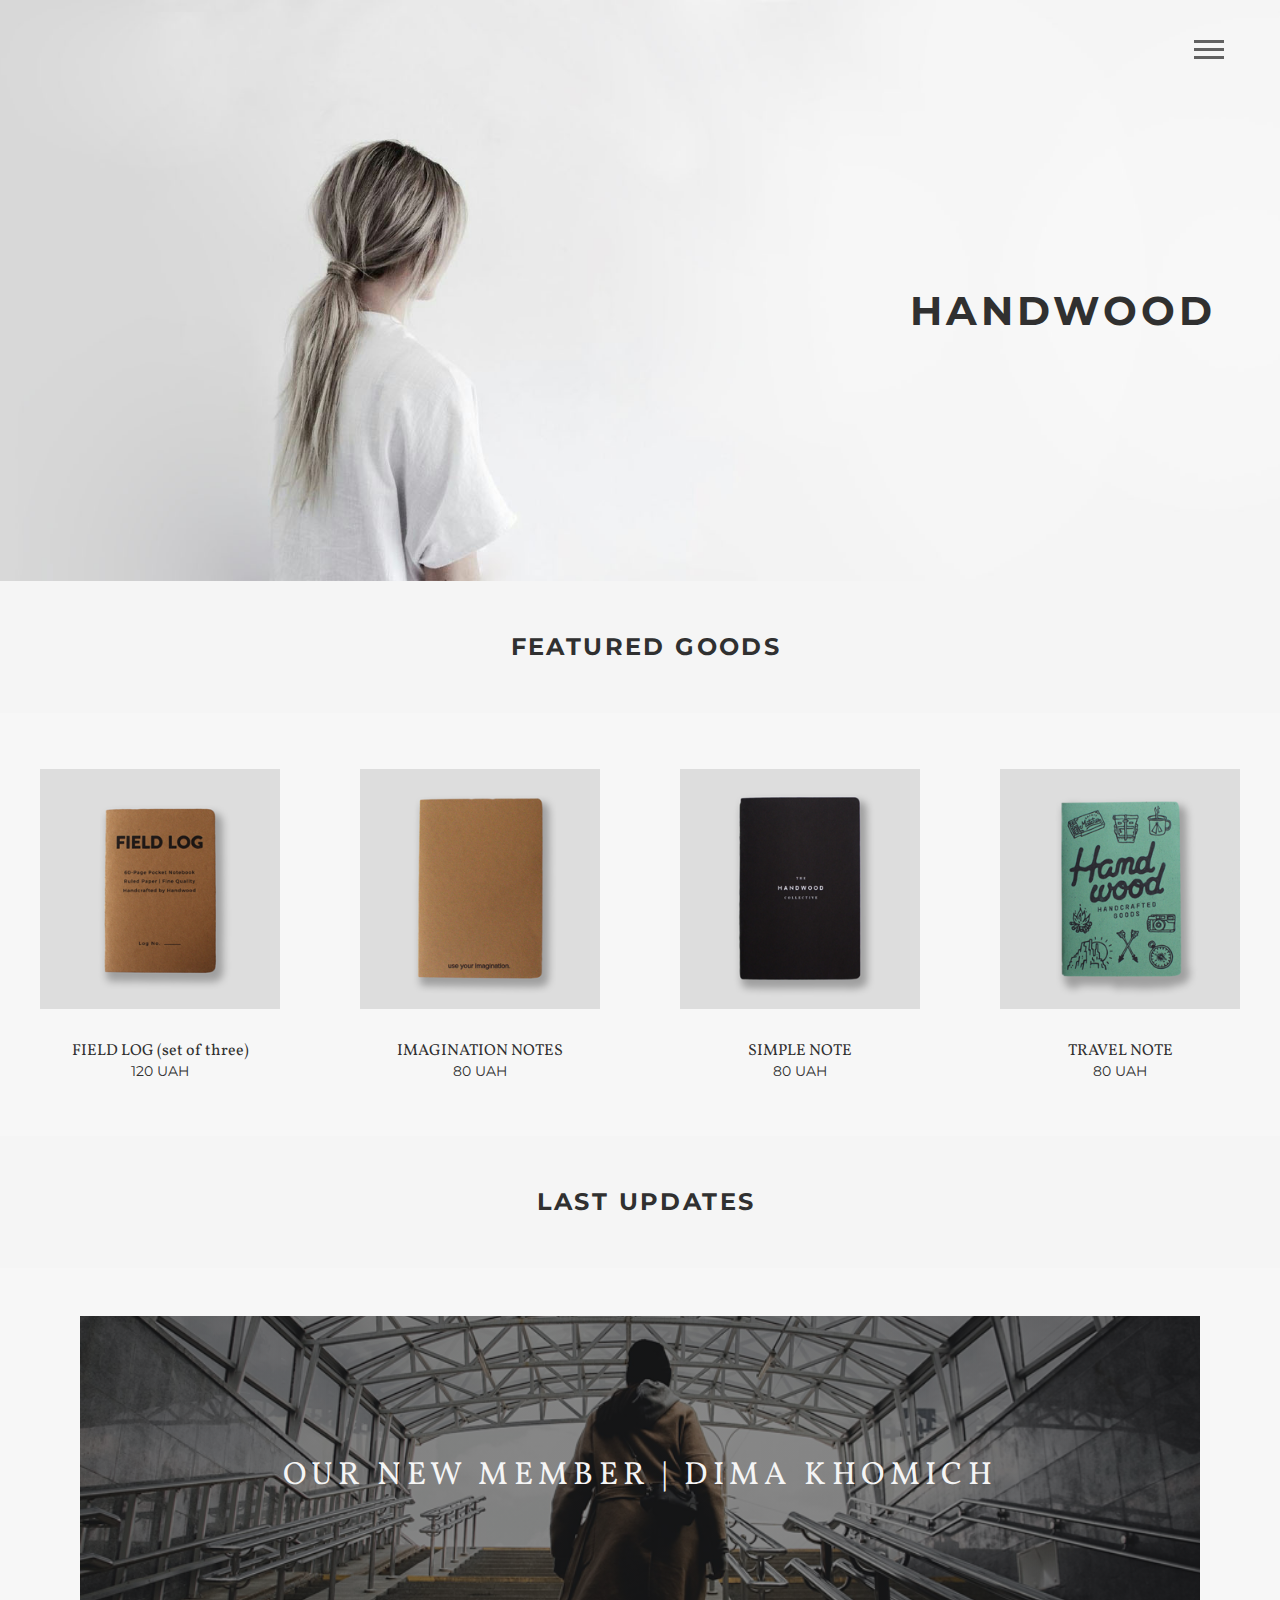
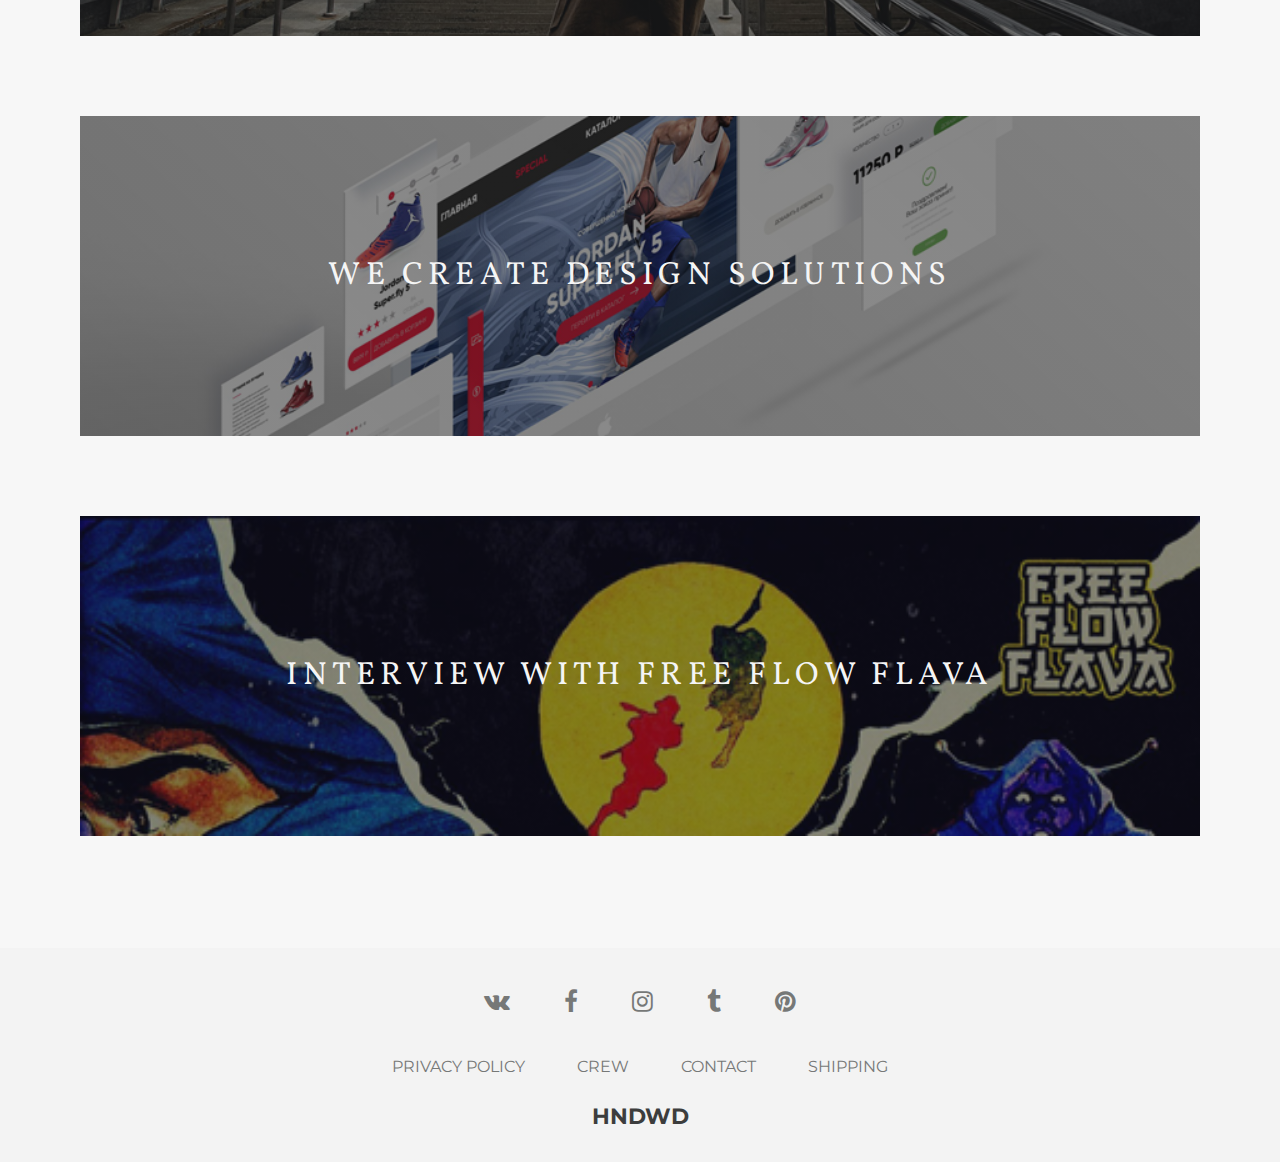
==== commit 54548a78: "major content and minor UI changes" ====
--- a/index.html
+++ b/index.html
@@ -36,51 +36,61 @@
         <h1>HANDWOOD</h1>
     </header>
     <main>
+       <section>
         <div class="sectitle">
             <div class="sectitletext">FEATURED GOODS</div>
         </div>
         <div class="featgood">
             <figure>
-                <a href="#"><img src="images/store/field.png">
-                <figcaption>FIELD LOG</figcaption>
+                <a href="products/field.html"><img src="images/store/field.png">
+                <figcaption>FIELD LOG (set of three)<br><div class="price">120 UAH</div></figcaption>
                 </a>
             </figure>
             <figure>
-                <a href="#"><img src="images/store/imagination.png">
-                <figcaption>IMAGINATION NOTES</figcaption>
+                <a href="products/imagination.html"><img src="images/store/imagination.png">
+                <figcaption>IMAGINATION NOTES<br><div class="price">80 UAH</div></figcaption>
                 </a>
             </figure>
             <figure>
-                <a href="#"><img src="images/store/simple.png">
-                <figcaption>SIMPLE NOTE</figcaption>
+                <a href="products/simple.html"><img src="images/store/simple.png">
+                    <figcaption>SIMPLE NOTE<br><div class="price">80 UAH</div></figcaption>
                 </a>
             </figure>
             <figure>
-                <a href="#"><img src="images/store/travel.png">
-                <figcaption>TRAVEL NOTE</figcaption>
+                <a href="products/travel.html"><img src="images/store/travel.png">
+                <figcaption>TRAVEL NOTE<br><div class="price">80 UAH</div></figcaption>
                 </a>
             </figure>
         </div>
+<!--           <button class="button">VISIT SHOP</button>-->
+        </section>
         <div class="sectitle">
             <div class="sectitletext">LAST UPDATES</div>
         </div>
         <div class="lastupd">
             <a href="#"><div class="newsblock" id="newskhomich">OUR NEW MEMBER | DIMA KHOMICH</div></a>
             <a href="#"><div class="newsblock" id="newscreate">WE CREATE DESIGN SOLUTIONS</div></a>
-            <a href="#"><div class="newsblock" id="newsflava">INTERVIEW WITH FREE FLOW FLAVA</div></a>
+            <a href="articles/article.html"><div class="newsblock" id="newsflava">INTERVIEW WITH FREE FLOW FLAVA</div></a>
         </div>
     </main>
     <footer>
         <div class="follow">
-            <h4>
-                FOLLOW US
-            </h4>
             <ul>
-                <li><a href="https://vk.com/hndwd" target="_blank">VK</a></li>
-                <li><a href="https://www.facebook.com/handwoodblog" target="_blank">Facebook</a></li>
-                <li><a href="https://www.instagram.com/hndwd/" target="_blank">Instagram</a></li>
-                <li><a href="http://hndwd.tumblr.com/" target="_blank">Tumblr</a></li>
-                <li><a href="https://www.behance.net/darktypo" target="_blank">Behance</a></li>
+                <li><a href="https://vk.com/hndwd" target="_blank">
+                    <i class="fa fa-vk" aria-hidden="true"></i>
+                </a></li>
+                <li><a href="https://www.facebook.com/handwoodblog" target="_blank">
+                    <i class="fa fa-facebook" aria-hidden="true"></i>
+                </a></li>
+                <li><a href="https://www.instagram.com/hndwd/" target="_blank">
+                    <i class="fa fa-instagram" aria-hidden="true"></i>
+                </a></li>
+                <li><a href="http://hndwd.tumblr.com/" target="_blank">
+                    <i class="fa fa-tumblr" aria-hidden="true"></i>
+                </a></li>
+                <li><a href="https://www.pinterest.com/hndwd/" target="_blank">
+                    <i class="fa fa-pinterest" aria-hidden="true"></i>
+                </a></li>
             </ul>
         </div>
         <div class="fmenu">
@@ -90,13 +100,9 @@
                 <li><a href="#">CONTACT</a></li>
                 <li><a href="#">SHIPPING</a></li>
             </ul>
-            <p class="ftext">
-                Designed and developed by Handwood Designs
-                    <br>
-                Email us hellohndwd@gmail.com
-                    <br>
-                © 2016 Handwood. All rights reserved.
-            </p>
+        </div>
+        <div class="ftext">
+            HNDWD
         </div>
     </footer>
     
--- a/stylesheets/stylesheet.css
+++ b/stylesheets/stylesheet.css
@@ -1,57 +1,80 @@
-/* line 70, ../sass/stylesheet.scss */
+/* line 78, ../sass/stylesheet.scss */
 body {
   font: 16px/1.5 Montserrat, sans-serif;
   color: #303030;
 }
 
-/* line 75, ../sass/stylesheet.scss */
+/* line 83, ../sass/stylesheet.scss */
 strong {
   font-weight: 700;
 }
 
 /*responsiveness test*/
-@media (max-width: 1250px) and (orientation: landscape) {
-  /* line 82, ../sass/stylesheet.scss */
+@media (max-width: 649px) and (orientation: portrait) {
+  /* line 99, ../sass/stylesheet.scss */
   body {
     font-size: 12px;
   }
-
-  /* line 84, ../sass/stylesheet.scss */
+  /* line 102, ../sass/stylesheet.scss */
+  body .lastupd {
+    font-size: 1.2em;
+  }
+  /* line 108, ../sass/stylesheet.scss */
+  body article img {
+    margin-top: 2em;
+  }
+  /* line 112, ../sass/stylesheet.scss */
+  body article .flexpost {
+    padding: 3em 4.5em .8em 3em;
+  }
+  /* line 115, ../sass/stylesheet.scss */
+  body article .flexpost iframe {
+    height: 100px;
+  }
+
+  /* line 121, ../sass/stylesheet.scss */
   .featgood img {
-    display: inline-block;
-    width: 13em;
-    margin: 1.5em;
-  }
-}
-@media (max-width: 930px) and (orientation: landscape) {
-  /* line 91, ../sass/stylesheet.scss */
+    height: 20em;
+    width: 20em;
+    margin: 2em;
+  }
+
+  /* line 129, ../sass/stylesheet.scss */
+  footer .fmenu li {
+    display: inherit;
+    text-align: center;
+  }
+}
+@media (max-width: 1000px) and (orientation: landscape) {
+  /* line 138, ../sass/stylesheet.scss */
   body {
-    font-size: 11px;
-  }
-
-  /* line 93, ../sass/stylesheet.scss */
+    font-size: 14px;
+  }
+  /* line 143, ../sass/stylesheet.scss */
+  body article img {
+    margin-top: 2em;
+  }
+  /* line 147, ../sass/stylesheet.scss */
+  body article .flexpost {
+    padding: 3em 6em 3em 6em;
+  }
+
+  /* line 152, ../sass/stylesheet.scss */
   .featgood img {
-    display: inline-block;
-    width: 11em;
-    margin: 1.3em;
-  }
-}
-@media (min-width: 1920px) and (orientation: landscape) {
-  /* line 100, ../sass/stylesheet.scss */
-  body {
-    font-size: 22px;
-  }
-
-  /* line 102, ../sass/stylesheet.scss */
-  .featgood img {
-    display: inline-block;
-    width: 16em;
+    height: 20em;
+    width: 20em;
     margin: 2em;
+  }
+
+  /* line 160, ../sass/stylesheet.scss */
+  footer .fmenu li {
+    display: inherit;
+    text-align: center;
   }
 }
 /**/
 /*header stuff*/
-/* line 112, ../sass/stylesheet.scss */
+/* line 200, ../sass/stylesheet.scss */
 header {
   background-color: #f7f7f7;
   background-image: url("../images/cover/cover-1.jpg");
@@ -61,14 +84,14 @@
   background-size: cover;
   /*HANDWOOD text*/
 }
-/* line 120, ../sass/stylesheet.scss */
+/* line 206, ../sass/stylesheet.scss */
 header h1 {
   text-align: right;
   font-size: 2.5em;
   font-weight: 700;
   letter-spacing: .1em;
 }
-/* line 125, ../sass/stylesheet.scss */
+/* line 211, ../sass/stylesheet.scss */
 header h1 .uniqhdr {
   opacity: 1;
   transition: opacity .7s ease-in-out;
@@ -80,7 +103,7 @@
 }
 
 /* main menu ul and li */
-/* line 139, ../sass/stylesheet.scss */
+/* line 225, ../sass/stylesheet.scss */
 .wrapper {
   opacity: 0;
   transition: opacity .7s ease-in-out;
@@ -91,12 +114,12 @@
   transition: box-shadow opacity .7s ease-in-out;
 }
 
-/* line 149, ../sass/stylesheet.scss */
+/* line 235, ../sass/stylesheet.scss */
 ul {
   margin: 0;
   padding: 0;
 }
-/* line 152, ../sass/stylesheet.scss */
+/* line 238, ../sass/stylesheet.scss */
 ul.hmenu {
   font: 1.2em Vollkorn, serif;
   text-decoration: none;
@@ -104,7 +127,7 @@
   position: relative;
   top: 12em;
 }
-/* line 159, ../sass/stylesheet.scss */
+/* line 245, ../sass/stylesheet.scss */
 ul.hmenu li {
   margin-right: 0.7em;
   font-weight: 400;
@@ -112,7 +135,7 @@
   display: inline;
 }
 
-/* line 168, ../sass/stylesheet.scss */
+/* line 254, ../sass/stylesheet.scss */
 .addhdr {
   text-transform: uppercase;
   position: relative;
@@ -127,14 +150,14 @@
 /*end of header stuff*/
 /*main part of body stuff*/
 /*header for the site sections*/
-/* line 184, ../sass/stylesheet.scss */
+/* line 270, ../sass/stylesheet.scss */
 .sectitle {
   background-color: #f5f5f5;
   background-position: center;
   padding: 3em;
   text-align: center;
 }
-/* line 190, ../sass/stylesheet.scss */
+/* line 276, ../sass/stylesheet.scss */
 .sectitle .sectitletext {
   font-size: 1.5em;
   font-weight: 700;
@@ -143,25 +166,66 @@
 }
 
 /*featured goods section*/
-/* line 200, ../sass/stylesheet.scss */
-.featgood {
+/* line 285, ../sass/stylesheet.scss */
+section {
+  background-color: #f7f7f7;
+  padding-bottom: 2em;
+}
+/* line 289, ../sass/stylesheet.scss */
+section .featgood {
+  width: auto;
+  display: flex;
+  flex-flow: row wrap;
   background-position: center top;
   background-repeat: no-repeat;
   background-size: cover;
-  background-color: #f7f7f7;
-  padding-bottom: 4em;
+  padding-bottom: 1.5em;
   text-align: center;
 }
-/* line 206, ../sass/stylesheet.scss */
-.featgood img {
+/* line 299, ../sass/stylesheet.scss */
+section .featgood:empty {
+  content: "";
+  flex: auto;
+}
+/* line 305, ../sass/stylesheet.scss */
+section figure {
+  margin-left: auto;
+  margin-right: auto;
+  margin-top: 2em;
+  box-sizing: border-box;
+}
+/* line 313, ../sass/stylesheet.scss */
+section figure img {
+  margin: 1.5em;
   -o-transition: box-shadow 0.5s ease-in-out;
   -ms-transition: box-shadow 0.5s ease-in-out;
   -moz-transition: box-shadow 0.5s ease-in-out;
   -webkit-transition: box-shadow 0.5s ease-in-out;
   transition: box-shadow 0.5s ease-in-out;
-  display: inline-block;
-  width: 14.2em;
-  margin: 2em;
+  width: 15em;
+}
+
+/* line 322, ../sass/stylesheet.scss */
+.button {
+  display: flex;
+  align-content: center;
+  margin-left: auto;
+  margin-right: auto;
+  border: 3px solid #303030;
+  padding: 1em 3em;
+  background-color: #f7f7f7;
+  font: 700 0.9em Montserrat, sans-serif;
+  color: #303030;
+  -o-transition: background-color 0.5s ease-in-out;
+  -ms-transition: background-color 0.5s ease-in-out;
+  -moz-transition: background-color 0.5s ease-in-out;
+  -webkit-transition: background-color 0.5s ease-in-out;
+  transition: background-color 0.5s ease-in-out;
+  cursor: pointer;
+}
+/* line 335, ../sass/stylesheet.scss */
+.button:hover {
+  background-color: #D6D6D6;
 }
 
 /*  this way doesn't work and i don't understand why
@@ -186,21 +250,24 @@
       opacity: 1;
 }
 */
-/* line 237, ../sass/stylesheet.scss */
+/* line 363, ../sass/stylesheet.scss */
 .featgood img:hover {
-  -webkit-box-shadow: 0px 52px 127px -7px rgba(125, 125, 125, 0.7);
-  -moz-box-shadow: 0px 52px 127px -7px rgba(125, 125, 125, 0.7);
-  box-shadow: 0px 52px 127px -7px rgba(125, 125, 125, 0.7);
-}
-
-/* line 241, ../sass/stylesheet.scss */
+  -webkit-box-shadow: 0px 51px 61px -11px rgba(99, 99, 99, 0.6);
+  -moz-box-shadow: 0px 51px 61px -11px rgba(99, 99, 99, 0.6);
+  box-shadow: 0px 51px 61px -11px rgba(99, 99, 99, 0.6);
+}
+
+/* line 367, ../sass/stylesheet.scss */
 .featgood figure {
   display: inline-block;
 }
 
 /*last updates section*/
-/* line 247, ../sass/stylesheet.scss */
-.lastupd, article .postpicblock {
+/* line 373, ../sass/stylesheet.scss */
+.lastupd {
+  display: flex;
+  flex-flow: column;
+  align-items: center;
   font: 2em Vollkorn, serif;
   color: #fdfdfd;
   letter-spacing: 0.17em;
@@ -210,30 +277,28 @@
 }
 
 /*block for content placement*/
-/* line 258, ../sass/stylesheet.scss */
+/* line 387, ../sass/stylesheet.scss */
 .newsblock {
   -o-transition: box-shadow 0.5s ease-in-out;
   -ms-transition: box-shadow 0.5s ease-in-out;
   -moz-transition: box-shadow 0.5s ease-in-out;
   -webkit-transition: box-shadow 0.5s ease-in-out;
   transition: box-shadow 0.5s ease-in-out;
-  display: inline-block;
-  text-align: center;
   width: 35em;
   height: 10em;
   line-height: 10em;
   margin-top: 1.5em;
   margin-bottom: 1em;
 }
-/* line 268, ../sass/stylesheet.scss */
+/* line 395, ../sass/stylesheet.scss */
 .newsblock:hover {
-  -webkit-box-shadow: 0px 52px 127px -7px rgba(125, 125, 125, 0.7);
-  -moz-box-shadow: 0px 52px 127px -7px rgba(125, 125, 125, 0.7);
-  box-shadow: 0px 52px 127px -7px rgba(125, 125, 125, 0.7);
+  -webkit-box-shadow: 0px 51px 61px -11px rgba(99, 99, 99, 0.6);
+  -moz-box-shadow: 0px 51px 61px -11px rgba(99, 99, 99, 0.6);
+  box-shadow: 0px 51px 61px -11px rgba(99, 99, 99, 0.6);
 }
 
 /*content block styles*/
-/* line 275, ../sass/stylesheet.scss */
+/* line 402, ../sass/stylesheet.scss */
 #newskhomich {
   background: linear-gradient(rgba(20, 20, 20, 0.5), rgba(20, 20, 20, 0.5)), url("../images/lastupd/khomich.png");
   background-position: center;
@@ -241,7 +306,7 @@
   background-size: cover;
 }
 
-/* line 283, ../sass/stylesheet.scss */
+/* line 410, ../sass/stylesheet.scss */
 #newscreate {
   background: linear-gradient(rgba(20, 20, 20, 0.5), rgba(20, 20, 20, 0.5)), url("../images/lastupd/create.png");
   background-position: center;
@@ -249,7 +314,7 @@
   background-size: cover;
 }
 
-/* line 291, ../sass/stylesheet.scss */
+/* line 418, ../sass/stylesheet.scss */
 #newsflava {
   background: linear-gradient(rgba(20, 20, 20, 0.5), rgba(20, 20, 20, 0.5)), url("../images/lastupd/flava.png");
   background-position: center top;
@@ -259,52 +324,228 @@
 
 /*end of main part of body stuff*/
 /*footer stuff*/
-/* line 302, ../sass/stylesheet.scss */
+/* line 429, ../sass/stylesheet.scss */
 footer {
+  display: flex;
+  flex-flow: column;
+  align-items: center;
   background-color: #f3f3f3;
-  background-position: center;
-  padding: 2em 11.7em 12em 14em;
+  padding: 2em 2em;
   color: #3c3d3d;
-  height: auto;
-  width: auto;
-  line-height: 1.8;
 }
 
 /*follow footer menu*/
-/* line 313, ../sass/stylesheet.scss */
+/* line 439, ../sass/stylesheet.scss */
 .follow {
-  float: left;
   line-height: 1.8em;
-}
-/* line 317, ../sass/stylesheet.scss */
+  font-size: 1.5em;
+}
+/* line 443, ../sass/stylesheet.scss */
 .follow li {
-  font-size: 0.95em;
-}
-
-/*right footer menu*/
-/* line 323, ../sass/stylesheet.scss */
+  display: inline;
+  margin-top: 4em;
+  margin-left: 1em;
+  margin-right: 1em;
+}
+
+/*info footer menu*/
+/* line 452, ../sass/stylesheet.scss */
 .fmenu {
-  float: right;
-}
-/* line 326, ../sass/stylesheet.scss */
+  margin-top: 2em;
+}
+/* line 455, ../sass/stylesheet.scss */
 .fmenu li {
   display: inline;
-  margin-right: 4em;
-  margin-top: 4em;
   font-size: 1em;
-}
-
-/* line 334, ../sass/stylesheet.scss */
+  margin-left: 1.5em;
+  margin-right: 1.5em;
+}
+
+/* line 465, ../sass/stylesheet.scss */
 .ftext {
-  font: 1em/1.5 Vollkorn, serif;
-  margin-top: 3.5em;
-  line-height: 1.8em;
+  margin-top: 1em;
+  font: 700 1.4em Montserrat, sans-serif;
 }
 
 /*end of footer stuff*/
-/*links*/
+/* line 476, ../sass/stylesheet.scss */
+article {
+  background-color: #fafafa;
+}
+/* line 480, ../sass/stylesheet.scss */
+article .flexpost {
+  display: flex;
+  flex-flow: column;
+  align-items: center;
+  padding: 3em 14em 3em 14em;
+}
+/* line 488, ../sass/stylesheet.scss */
+article h2 {
+  font: 700 3em Montserrat, sans-serif;
+  text-align: center;
+  margin-top: 1em;
+  margin-bottom: 0.3em;
+}
+/* line 496, ../sass/stylesheet.scss */
+article .postinfo {
+  margin-bottom: 2em;
+  text-transform: uppercase;
+  color: #626262;
+}
+/* line 502, ../sass/stylesheet.scss */
+article .postinfo span {
+  color: #000;
+}
+/* line 522, ../sass/stylesheet.scss */
+article .posttext {
+  font: 1em/1.5 Roboto, sans-serif;
+}
+/* line 525, ../sass/stylesheet.scss */
+article .posttext span {
+  font-weight: 700;
+}
+/* line 531, ../sass/stylesheet.scss */
+article .postimg {
+  width: 100%;
+  text-align: center;
+}
+/* line 537, ../sass/stylesheet.scss */
+article .postauthor {
+  margin: 5em;
+  text-align: center;
+}
+/* line 543, ../sass/stylesheet.scss */
+article .postauthor img {
+  border-radius: 50%;
+  width: 5em;
+  height: 5em;
+}
+/* line 551, ../sass/stylesheet.scss */
+article .postauthor p {
+  margin-top: .5em;
+  font: 700 1.8em Montserrat, sans-serif;
+}
+/* line 556, ../sass/stylesheet.scss */
+article .postauthor p span {
+  font: 0.6em Vollkorn, serif;
+  color: #626262;
+}
+
+/* line 567, ../sass/stylesheet.scss */
+.bottomspace {
+  background-color: #fafafa;
+  padding: 2em;
+  text-align: center;
+  overflow: hidden;
+}
+
+/* line 577, ../sass/stylesheet.scss */
+.product-header {
+  background: #f5f5f5;
+  background-image: none;
+  font: Montserrat, sans-serif;
+  color: #303030;
+  height: 3em;
+  width: 100%;
+  line-height: 3em;
+  padding: .7em 0em .7em 0em;
+  display: table;
+}
+/* line 589, ../sass/stylesheet.scss */
+.product-header .left, .product-header .right {
+  width: 25%;
+  display: table-cell;
+}
+/* line 593, ../sass/stylesheet.scss */
+.product-header .left span, .product-header .right span {
+  margin-left: 2em;
+  font-weight: 700;
+}
+/* line 599, ../sass/stylesheet.scss */
+.product-header .central {
+  width: 50%;
+  display: table-cell;
+  text-align: center;
+}
+/* line 604, ../sass/stylesheet.scss */
+.product-header .central span {
+  font-weight: 700;
+  font-size: 1.5em;
+}
+
+/* line 617, ../sass/stylesheet.scss */
+.product {
+  background-color: #f7f7f7;
+  display: flex;
+  flex-flow: row;
+  justify-content: center;
+  padding: 3em 5em 5em 5em;
+}
+/* line 624, ../sass/stylesheet.scss */
+.product .product-left {
+  width: 25em;
+  height: 25em;
+  padding-right: 2em;
+}
+/* line 629, ../sass/stylesheet.scss */
+.product .product-left img {
+  height: 25em;
+  width: 25em;
+}
+/* line 635, ../sass/stylesheet.scss */
+.product .product-right {
+  width: 25em;
+  height: 25em;
+  padding-left: 2em;
+}
+/* line 640, ../sass/stylesheet.scss */
+.product .product-right .product-text {
+  text-align: left;
+  padding-right: 5em;
+}
+/* line 645, ../sass/stylesheet.scss */
+.product .product-right .product-text .product-name {
+  font-size: 1.4em;
+  font-weight: 700;
+}
+/* line 649, ../sass/stylesheet.scss */
+.product .product-right .product-text .product-price {
+  font-size: 1.2em;
+}
+/* line 652, ../sass/stylesheet.scss */
+.product .product-right .product-text .product-description {
+  margin-top: .5em;
+  font: 1.2em 1.5em Roboto, sans-serif;
+}
+/* line 656, ../sass/stylesheet.scss */
+.product .product-right .product-text .product-specifics {
+  margin-top: 1em;
+  font: 1.2em 1.5em Montserrat, sans-serif;
+}
+/* line 660, ../sass/stylesheet.scss */
+.product .product-right .product-text .product-button {
+  position: relative;
+  top: 1em;
+  display: inline-block;
+  border: 2px solid;
+  padding: 1.3em 7em;
+  background-color: #f7f7f7;
+  font: 700 0.9em Montserrat, sans-serif;
+  -o-transition: background-color 0.5s ease-in-out;
+  -ms-transition: background-color 0.5s ease-in-out;
+  -moz-transition: background-color 0.5s ease-in-out;
+  -webkit-transition: background-color 0.5s ease-in-out;
+  transition: background-color 0.5s ease-in-out;
+  cursor: pointer;
+}
+/* line 672, ../sass/stylesheet.scss */
+.product .product-right .product-text .product-button:hover {
+  background-color: #D6D6D6;
+}
+
+/*LINKS*/
 /*header links*/
-/* line 348, ../sass/stylesheet.scss */
+/* line 686, ../sass/stylesheet.scss */
 .hmenu a {
   -o-transition: color .3s ease-out;
   -ms-transition: color .3s ease-out;
@@ -314,12 +555,12 @@
   color: #616161;
   text-decoration: none;
 }
-/* line 353, ../sass/stylesheet.scss */
+/* line 691, ../sass/stylesheet.scss */
 .hmenu a:hover, .hmenu a:active {
   color: #000;
 }
 
-/* line 361, ../sass/stylesheet.scss */
+/* line 699, ../sass/stylesheet.scss */
 .burger {
   width: 30px;
   height: 45px;
@@ -335,7 +576,7 @@
   -o-transition: .5s ease-in-out;
   transition: .5s ease-in-out;
 }
-/* line 377, ../sass/stylesheet.scss */
+/* line 715, ../sass/stylesheet.scss */
 .burger span {
   display: block;
   position: absolute;
@@ -352,7 +593,7 @@
   -o-transition: .25s ease-in-out;
   transition: .25s ease-in-out;
 }
-/* line 393, ../sass/stylesheet.scss */
+/* line 731, ../sass/stylesheet.scss */
 .burger span:nth-child(1) {
   top: 0px;
   -webkit-transform-origin: left center;
@@ -360,7 +601,7 @@
   -o-transform-origin: left center;
   transform-origin: left center;
 }
-/* line 401, ../sass/stylesheet.scss */
+/* line 739, ../sass/stylesheet.scss */
 .burger span:nth-child(2) {
   top: 8px;
   -webkit-transform-origin: left center;
@@ -368,7 +609,7 @@
   -o-transform-origin: left center;
   transform-origin: left center;
 }
-/* line 409, ../sass/stylesheet.scss */
+/* line 747, ../sass/stylesheet.scss */
 .burger span:nth-child(3) {
   top: 16px;
   -webkit-transform-origin: left center;
@@ -376,12 +617,12 @@
   -o-transform-origin: left center;
   transform-origin: left center;
 }
-/* line 418, ../sass/stylesheet.scss */
+/* line 756, ../sass/stylesheet.scss */
 .burger:hover, .burger:active {
   color: #000;
 }
 
-/* line 427, ../sass/stylesheet.scss */
+/* line 765, ../sass/stylesheet.scss */
 .open span:nth-child(1) {
   -webkit-transform: rotate(45deg);
   -moz-transform: rotate(45deg);
@@ -390,12 +631,12 @@
   top: -5px;
   left: 0px;
 }
-/* line 436, ../sass/stylesheet.scss */
+/* line 774, ../sass/stylesheet.scss */
 .open span:nth-child(2) {
   width: 0%;
   opacity: 0;
 }
-/* line 441, ../sass/stylesheet.scss */
+/* line 779, ../sass/stylesheet.scss */
 .open span:nth-child(3) {
   -webkit-transform: rotate(-45deg);
   -moz-transform: rotate(-45deg);
@@ -406,33 +647,33 @@
 }
 
 /*main links*/
-/* line 455, ../sass/stylesheet.scss */
+/* line 793, ../sass/stylesheet.scss */
 .featgood a {
   font: 1em Vollkorn, serif;
   font-weight: 400;
   color: #303030;
   text-decoration: none;
 }
-/* line 461, ../sass/stylesheet.scss */
+/* line 799, ../sass/stylesheet.scss */
 .featgood a:hover, .featgood a:active {
   color: #000;
 }
-/* line 465, ../sass/stylesheet.scss */
+/* line 803, ../sass/stylesheet.scss */
 .featgood a .price {
   font: 0.9em Montserrat, sans-serif;
 }
-/* line 470, ../sass/stylesheet.scss */
+/* line 808, ../sass/stylesheet.scss */
 .featgood figcaption {
   position: relative;
-  top: -1em;
-}
-
-/* line 477, ../sass/stylesheet.scss */
-.lastupd a, article .postpicblock a {
+}
+
+/* line 815, ../sass/stylesheet.scss */
+.lastupd a {
   color: #f5f5f5;
-}
-
-/* line 486, ../sass/stylesheet.scss */
+  text-decoration: none;
+}
+
+/* line 825, ../sass/stylesheet.scss */
 footer a {
   -o-transition: color .3s ease-out;
   -ms-transition: color .3s ease-out;
@@ -442,17 +683,17 @@
   color: #767877;
   text-decoration: none;
 }
-/* line 489, ../sass/stylesheet.scss */
+/* line 828, ../sass/stylesheet.scss */
 footer a:hover, footer a:active {
   color: #000;
 }
 
-/* line 499, ../sass/stylesheet.scss */
+/* line 838, ../sass/stylesheet.scss */
 article a {
   text-decoration: none;
 }
 
-/* line 506, ../sass/stylesheet.scss */
+/* line 845, ../sass/stylesheet.scss */
 .postbutton a {
   -o-transition: color .3s ease-out;
   -ms-transition: color .3s ease-out;
@@ -462,49 +703,7 @@
   color: #767877;
   text-decoration: none;
 }
-/* line 509, ../sass/stylesheet.scss */
+/* line 848, ../sass/stylesheet.scss */
 .postbutton a:hover, .postbutton a:active {
   color: #000;
 }
-
-/* line 516, ../sass/stylesheet.scss */
-article {
-  display: inline-block;
-  background-color: #fafafa;
-  padding: 2.5em 14em .8em 14em;
-}
-/* line 521, ../sass/stylesheet.scss */
-article .postdate {
-  text-transform: uppercase;
-}
-/* line 525, ../sass/stylesheet.scss */
-article .postpicblock {
-  -o-transition: box-shadow 0.5s ease-in-out;
-  -ms-transition: box-shadow 0.5s ease-in-out;
-  -moz-transition: box-shadow 0.5s ease-in-out;
-  -webkit-transition: box-shadow 0.5s ease-in-out;
-  transition: box-shadow 0.5s ease-in-out;
-  height: 5em;
-  line-height: 8em;
-  margin-bottom: .7em;
-  margin-top: .5em;
-}
-/* line 533, ../sass/stylesheet.scss */
-article .postpicblock:hover {
-  -webkit-box-shadow: 0px 52px 127px -7px rgba(125, 125, 125, 0.7);
-  -moz-box-shadow: 0px 52px 127px -7px rgba(125, 125, 125, 0.7);
-  box-shadow: 0px 52px 127px -7px rgba(125, 125, 125, 0.7);
-}
-/* line 538, ../sass/stylesheet.scss */
-article .posttext {
-  font: 1em/1.5 Roboto, sans-serif;
-  margin-bottom: 1em;
-}
-
-/* line 544, ../sass/stylesheet.scss */
-.bottomspace {
-  background-color: #fafafa;
-  padding: 2em;
-  text-align: center;
-  overflow: hidden;
-}
